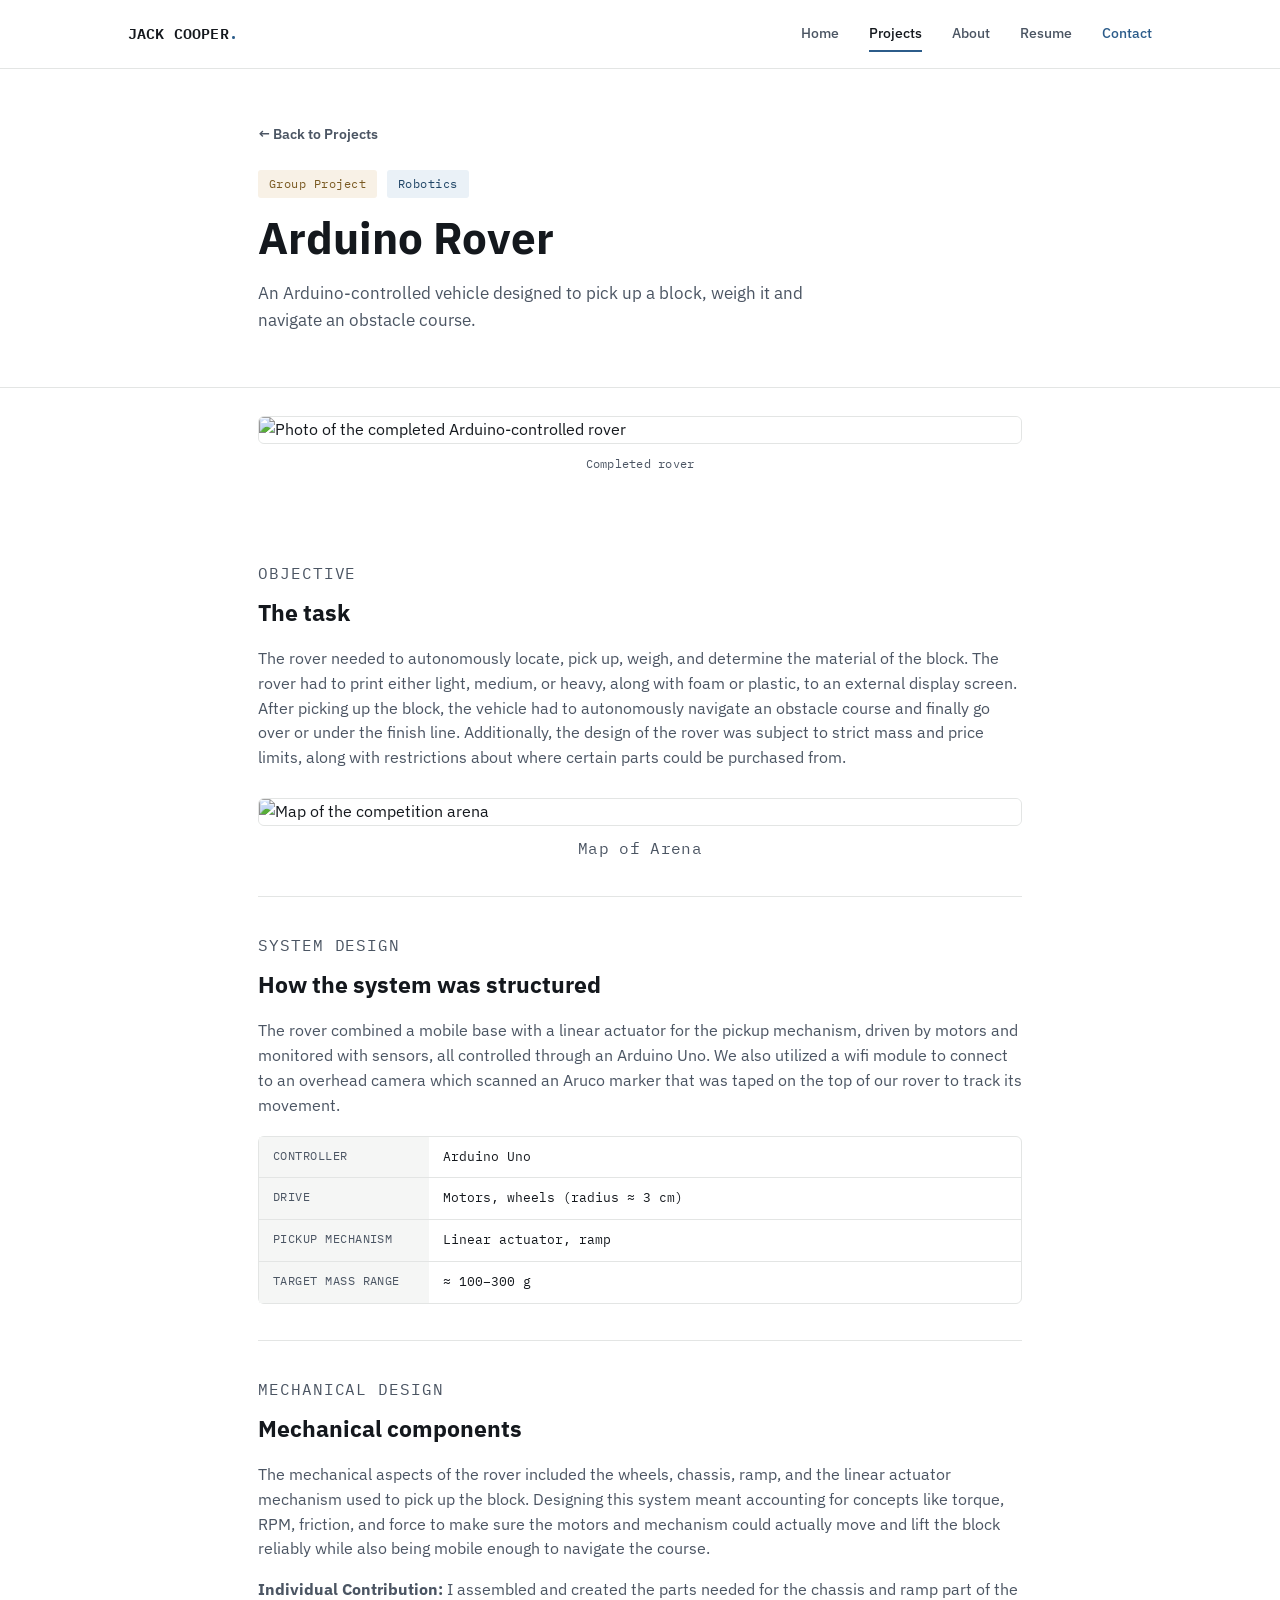
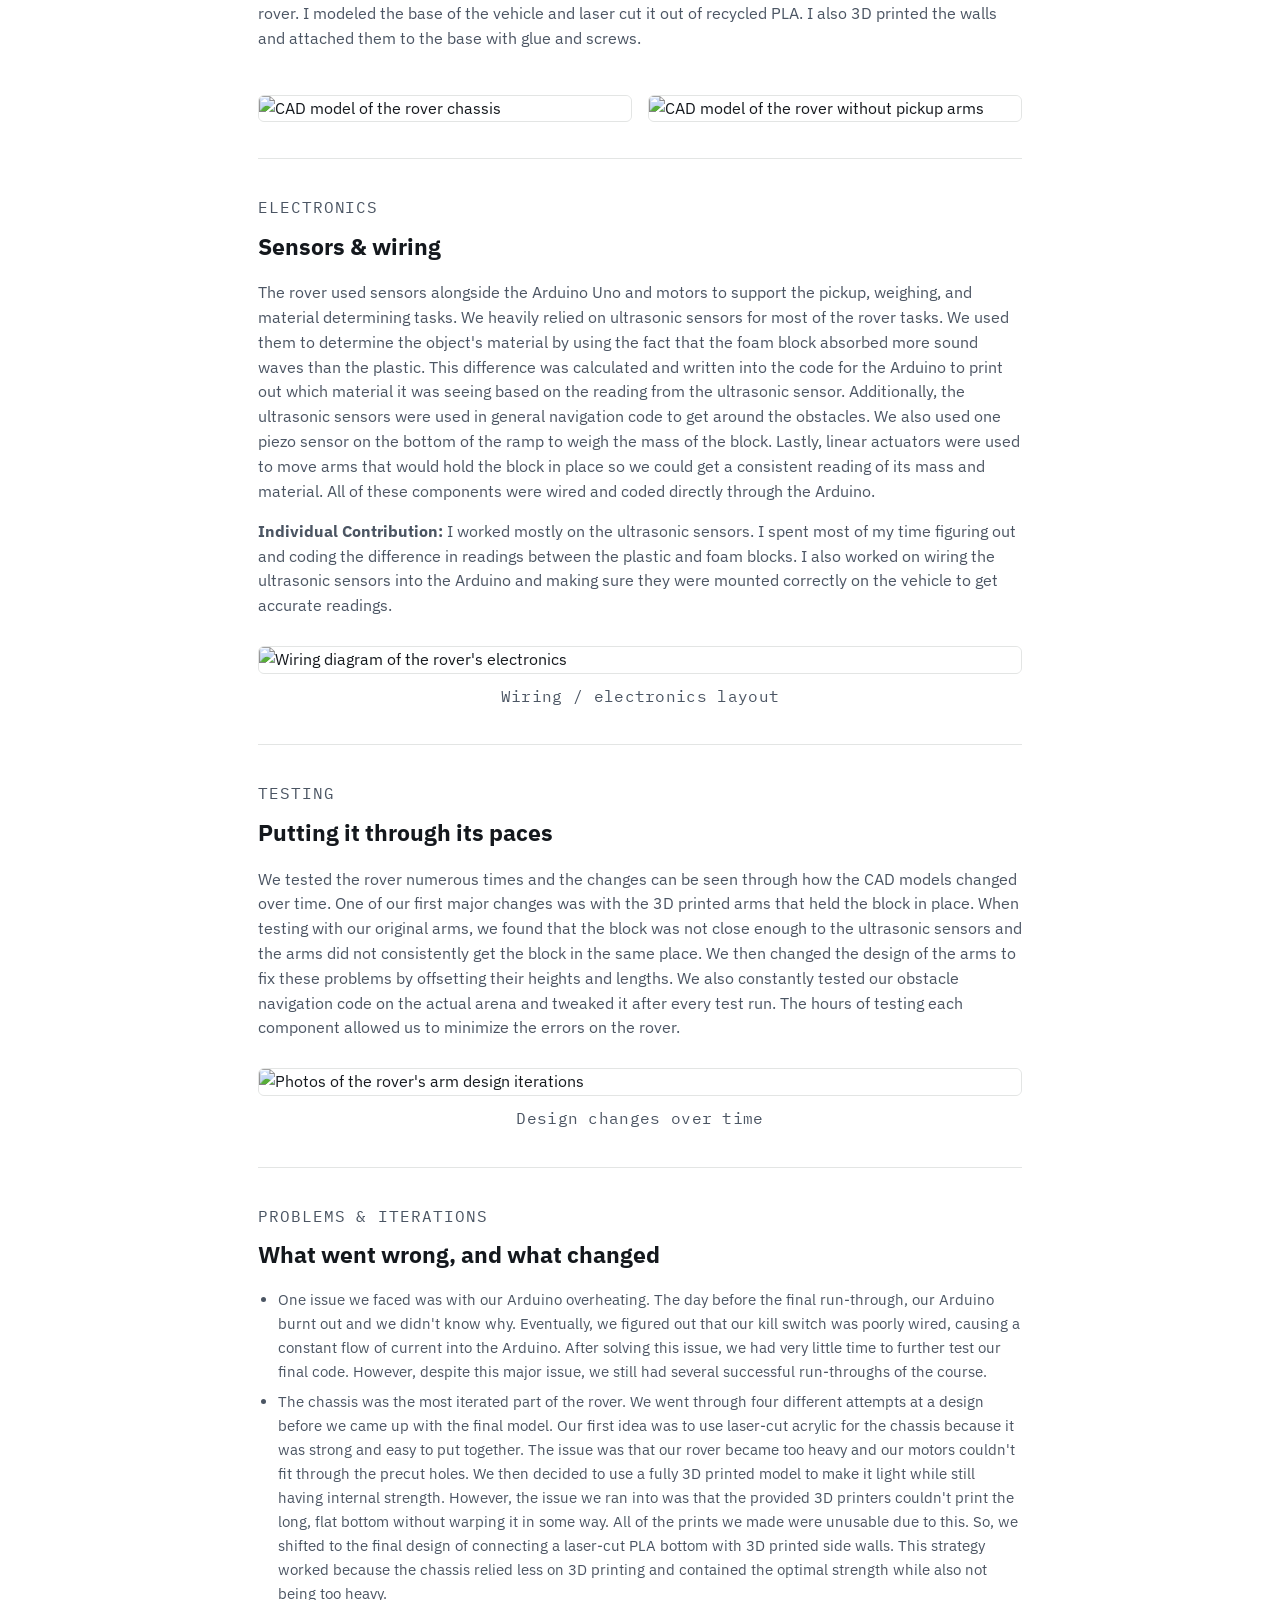
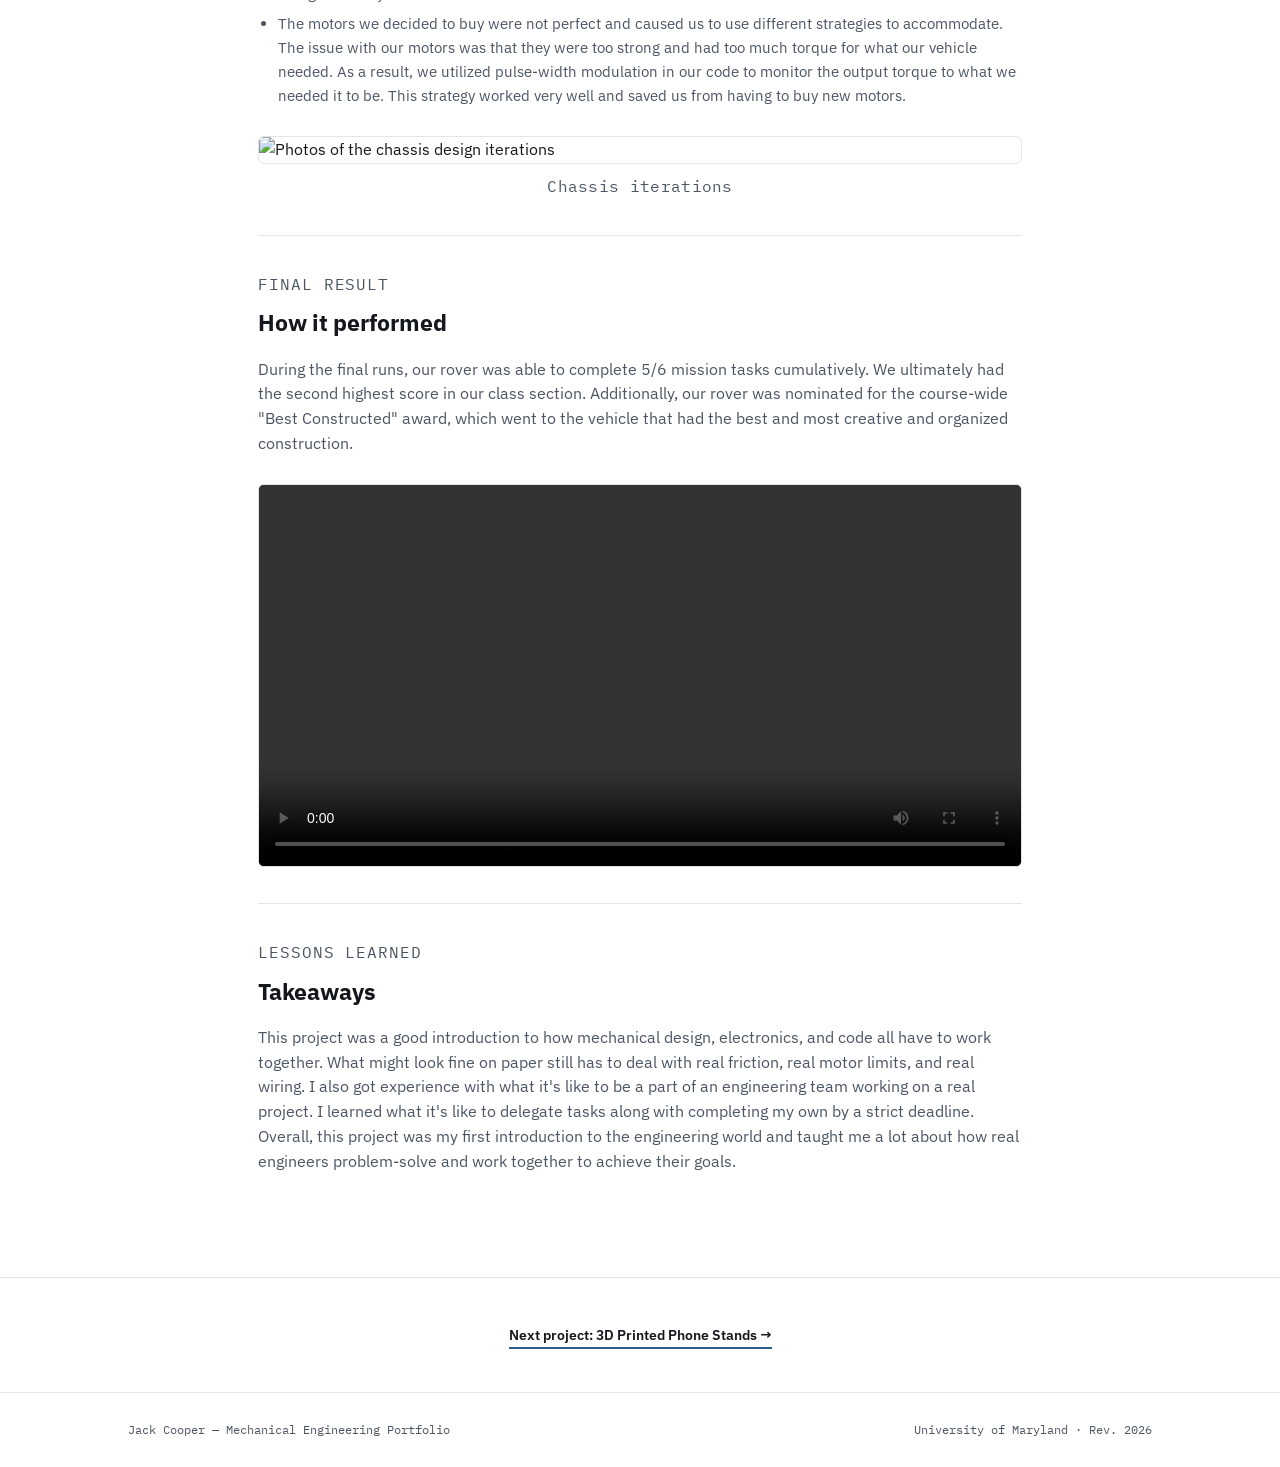
==== arduino-rover.html @ e02478e2 "new" ====
<!DOCTYPE html>
<html lang="en">
<head>
<meta charset="UTF-8">
<meta name="viewport" content="width=device-width, initial-scale=1.0">
<title>Arduino Rover — Jack Cooper</title>
<meta name="description" content="A group robotics project: an Arduino-controlled rover designed to pick up and weigh a block, built by Jack Cooper and team, University of Maryland.">
<link rel="stylesheet" href="styles.css">
</head>
<body>

<header class="site-header">
  <div class="nav-inner">
    <a href="index.html" class="brand">JACK COOPER<span class="dot">.</span></a>
    <button class="nav-toggle" aria-label="Toggle navigation">
      <span></span><span></span><span></span>
    </button>
    <nav class="primary-nav">
      <a href="index.html#home">Home</a>
      <a href="index.html#projects" class="active">Projects</a>
      <a href="index.html#about">About</a>
      <a href="index.html#resume">Resume</a>
      <a href="index.html#contact" class="nav-cta">Contact</a>
    </nav>
  </div>
</header>

<main>
  <section class="proj-hero">
    <div class="wrap-narrow">
      <a href="index.html#projects" class="back-link">← Back to Projects</a>
      <div class="proj-meta-row">
        <span class="proj-tag team">Group Project</span>
        <span class="proj-tag">Robotics</span>
      </div>
      <h1 class="proj-title">Arduino Rover</h1>
      <p class="proj-lede">An Arduino-controlled
        vehicle designed to pick up a block, weigh it and navigate an obstacle course.</p>
    </div>
  </section>

  <!-- Featured photo of the rover, shown large before the written sections -->
  <div class="wrap-narrow">
    <figure class="project-figure featured">
      <img class="project-image" src="images/Rover/Rover.png"
           alt="Photo of the completed Arduino-controlled rover">
    </figure>
    <p class="project-caption">Completed rover</p>
  </div>
  <div class="proj-body">
    <div class="proj-stage">
      <p class="stage-num">Objective</p>
      <h2>The task</h2>
      <p>The rover needed to autonomously locate, pick up, weigh, and determine
        the material of the block. The rover had to print either light, medium, or heavy,
        along with foam or plastic, to an external display screen. After picking up the block, the vehicle
        had to autonomously navigate an obstacle course and finally go over or under the finish
        line. Additionally, the design of the rover was subject to strict mass and price limits, along
        with restrictions about where certain parts could be purchased from.
      </p>
      <figure class="project-figure featured">
      <img class="project-image" src="images/Rover/Arena.PNG"
           alt="Map of the competition arena">
    </figure>
    <p class="project-caption">Map of Arena</p>
    </div>

    <div class="proj-stage">
      <p class="stage-num">System Design</p>
      <h2>How the system was structured</h2>
      <p>The rover combined a mobile base with a linear actuator for the
        pickup mechanism, driven by motors and monitored with sensors, all
        controlled through an Arduino Uno. We also utilized a wifi module to connect to
        an overhead camera which scanned an Aruco marker that was taped on the top
        of our rover to track its movement.</p>
      <div class="spec-mini">
        <div class="row"><div class="k">CONTROLLER</div><div class="v">Arduino Uno</div></div>
        <div class="row"><div class="k">DRIVE</div><div class="v">Motors, wheels (radius ≈ 3 cm)</div></div>
        <div class="row"><div class="k">PICKUP MECHANISM</div><div class="v">Linear actuator, ramp</div></div>
        <div class="row"><div class="k">TARGET MASS RANGE</div><div class="v">≈ 100–300 g</div></div>
      </div>
    </div>

    <div class="proj-stage">
      <p class="stage-num">Mechanical Design</p>
      <h2>Mechanical components</h2>
      <p>The mechanical aspects of the rover included the wheels, chassis, ramp, and
        the linear actuator mechanism used to pick up the block. Designing
        this system meant accounting for concepts like torque, RPM, friction,
        and force to make sure the motors and mechanism could actually move
        and lift the block reliably while also being mobile enough to navigate the course.</p>
      <p><strong>Individual Contribution:</strong> I assembled and created the parts needed
      for the chassis and ramp part of the rover. I modeled the base of the vehicle and 
    laser cut it out of recycled PLA. I also 3D printed the walls and attached them to the base 
     with glue and screws. </p>
      <div class="placeholder-grid">
    <figure class="project-figure featured">
      <img class="project-image" src="images/Rover/Rover-CAD.jpg"
           alt="CAD model of the rover chassis">
    </figure>
       <figure class="project-figure featured">
      <img class="project-image" src="images/Rover/Rover no arms.png"
           alt="CAD model of the rover without pickup arms">
    </figure>
      </div>
    </div>
    <div class="proj-stage">
      <p class="stage-num">Electronics</p>
      <h2>Sensors &amp; wiring</h2>
      <p>The rover used sensors alongside the Arduino Uno and motors to
        support the pickup, weighing, and material determining tasks. We heavily relied
        on ultrasonic sensors for most of the rover tasks. We used them to determine the 
      object's material by using the fact that the foam block absorbed more sound waves than the plastic. 
    This difference was calculated and written into the code for the Arduino to print out which
  material it was seeing based on the reading from the ultrasonic sensor. Additionally, the ultrasonic
sensors were used in general navigation code to get around the obstacles. We also used one piezo sensor
on the bottom of the ramp to weigh the mass of the block. Lastly, linear actuators were used to move
arms that would hold the block in place so we could get a consistent reading of its mass and material. 
All of these components were wired and coded directly through the Arduino. </p>
      <p><strong>Individual Contribution:</strong> I worked mostly on the ultrasonic sensors. I spent most
      of my time figuring out and coding the difference in readings between the plastic and 
    foam blocks. I also worked on wiring the ultrasonic sensors into the Arduino and making sure they were
  mounted correctly on the vehicle to get accurate readings.</p>
      <figure class="project-figure">
        <img class="project-image" src="images/Rover/Wiring.png"
             alt="Wiring diagram of the rover's electronics">
      </figure>
      <p class="project-caption">Wiring / electronics layout</p>
    </div>
    <div class="proj-stage">
      <p class="stage-num">Testing</p>
      <h2>Putting it through its paces</h2>
      <p>We tested the rover numerous times and the changes can be seen through
        how the CAD models changed over time. One of our first major changes was with the
        3D printed arms that held the block in place. When testing with our original arms, we
        found that the block was not close enough to the ultrasonic sensors and the arms did not
        consistently get the block in the same place. We then changed the design of the arms to fix
        these problems by offsetting their heights and lengths. We also constantly tested our obstacle
        navigation code on the actual arena and tweaked it after every test run. The hours of testing 
        each component allowed us to minimize the errors on the rover.
      </p>
     <figure class="project-figure">
        <img class="project-image" src="images/Rover/Iterations.png"
             alt="Photos of the rover's arm design iterations">
      </figure>
      <p class="project-caption">Design changes over time</p>
    </div>

    <div class="proj-stage">
      <p class="stage-num">Problems &amp; Iterations</p>
      <h2>What went wrong, and what changed</h2>
      <ul>
        <li>One issue we faced was with our Arduino overheating. The day before the
          final run-through, our Arduino burnt out and we didn't know why. Eventually, we figured out 
          that our kill switch was poorly wired, causing a constant flow of current into the 
          Arduino. After solving this issue, we had very little time to further test our final
          code. However, despite this major issue, we still had several successful run-throughs of the course.
        </li>
        <li>The chassis was the most iterated part of the rover. We went through four different
          attempts at a design before we came up with the final model. Our first idea was to use laser-cut acrylic
        for the chassis because it was strong and easy to put together. The issue was that our rover became
      too heavy and our motors couldn't fit through the precut holes. We then decided to use a fully 
    3D printed model to make it light while still having internal strength. However, the issue 
  we ran into was that the provided 3D printers couldn't print the long, flat bottom without warping it in some way.
All of the prints we made were unusable due to this. So, we shifted to the final design of connecting a laser-cut PLA bottom
with 3D printed side walls. This strategy worked because the chassis relied less on 3D printing and contained
the optimal strength while also not being too heavy.</li>
        <li>The motors we decided to buy were not perfect and caused us to use different strategies
          to accommodate. The issue with our motors was that they were too strong and had too much
          torque for what our vehicle needed. As a result, we utilized pulse-width modulation in our code 
          to monitor the output torque to what we needed it to be. This strategy worked very well
          and saved us from having to buy new motors.
        </li>
      </ul>
      <figure class="project-figure">
        <img class="project-image" src="images/Rover/Chassis.png"
             alt="Photos of the chassis design iterations">
      </figure>
      <p class="project-caption">Chassis iterations</p>
    </div>

    <div class="proj-stage">
      <p class="stage-num">Final Result</p>
      <h2>How it performed</h2>
      <p>During the final runs, our rover was able to complete 5/6 mission tasks cumulatively. We ultimately
        had the second highest score in our class section. Additionally, our rover was nominated 
        for the course-wide "Best Constructed" award, which went to the vehicle that had the best and
        most creative and organized construction.</p>

      <!--
        Video fix: the original tag was missing "controls" and a proper
        closing </video>, which is why it appeared but never played. This
        version adds controls, preload, and a typed <source> child. File
        path is unchanged.
        NOTE: this path uses a lowercase "rover" folder (images/rover/...)
        while the images above use a capital "Rover" folder
        (images/Rover/...). If the video still doesn't load once uploaded,
        double-check the actual folder name on disk — most web hosts are
        case-sensitive even though your local file browser may not be.
        Also note .mov files aren't reliably playable in all browsers; if it
        doesn't play after the markup fix, exporting a copy as .mp4 (H.264)
        is the most compatible option.
      -->
      <video class="project-video" controls preload="metadata">
        <source src="images/rover/Rover.mp4" type="video/mp4">
        Your browser does not support the video tag.
      </video>
    </div>

    <div class="proj-stage">
      <p class="stage-num">Lessons Learned</p>
      <h2>Takeaways</h2>
      <p>This project was a good introduction to how mechanical design,
        electronics, and code all have to work together. What might 
        look fine on paper still has to deal with real friction, real motor
        limits, and real wiring. I also got experience with what it's like to 
      be a part of an engineering team working on a real project. I learned what it's 
    like to delegate tasks along with completing my own by a strict deadline. Overall, this project 
  was my first introduction to the engineering world and taught me a lot about how real engineers problem-solve 
    and work together to achieve their goals.</p>
    </div>

  </div>

  <div class="next-project">
    <a href="phone-stands.html">Next project: 3D Printed Phone Stands →</a>
  </div>
</main>

<footer>
  <div class="wrap">
    <span>Jack Cooper — Mechanical Engineering Portfolio</span>
    <span>University of Maryland · Rev. 2026</span>
  </div>
</footer>

<script src="nav.js"></script>
<script src="lightbox.js"></script>
</body>
</html>
---- styles.css ----
@import url('https://fonts.googleapis.com/css2?family=IBM+Plex+Sans:wght@400;500;600;700&family=IBM+Plex+Mono:wght@400;500;600&display=swap');

:root{
  --bg:#FFFFFF;
  --bg-alt:#F5F6F5;
  --ink:#14181D;
  --ink-soft:#4B5563;
  --line:#E3E5E4;
  --blue:#2C5C8A;
  --blue-dark:#1F4566;
  --blue-tint:#EAF1F7;
  --amber:#B8863B;
  --amber-tint:#F8F1E6;
  --radius:3px;
}

*{box-sizing:border-box;}
html{scroll-behavior:smooth;}
body{
  margin:0;
  background:var(--bg);
  color:var(--ink);
  font-family:'IBM Plex Sans', sans-serif;
  line-height:1.6;
  -webkit-font-smoothing:antialiased;
}
img,svg{max-width:100%; display:block;}
a{color:inherit; text-decoration:none;}
a:focus-visible, button:focus-visible{outline:2px solid var(--blue); outline-offset:2px;}
.mono{font-family:'IBM Plex Mono', monospace;}

.wrap{max-width:1080px; margin:0 auto; padding:0 28px;}
.wrap-narrow{max-width:820px; margin:0 auto; padding:0 28px;}

/* ---------------- Nav ---------------- */
.site-header{
  position:sticky; top:0; z-index:50;
  background:rgba(255,255,255,0.92);
  backdrop-filter:blur(6px);
  border-bottom:1px solid var(--line);
}
.nav-inner{
  max-width:1080px; margin:0 auto; padding:16px 28px;
  display:flex; align-items:center; justify-content:space-between;
}
.brand{
  font-family:'IBM Plex Mono', monospace;
  font-weight:600; font-size:15px; letter-spacing:0.01em;
}
.brand .dot{color:var(--blue);}
nav.primary-nav{display:flex; align-items:center; gap:30px;}
nav.primary-nav a{
  font-size:14px; font-weight:500; color:var(--ink-soft);
  padding:6px 0; border-bottom:2px solid transparent;
  transition:color .15s, border-color .15s;
}
nav.primary-nav a:hover, nav.primary-nav a.active{color:var(--ink); border-color:var(--blue);}
.nav-cta{
  color:var(--blue) !important;
  font-weight:600;
}
.nav-cta:hover{color:var(--blue-dark) !important; border-color:var(--blue);}
.nav-toggle{display:none; background:none; border:none; cursor:pointer; padding:6px;}
.nav-toggle span{display:block; width:22px; height:2px; background:var(--ink); margin:4px 0;}
@media (max-width:820px){
  .nav-toggle{display:block;}
  nav.primary-nav{
    position:absolute; top:100%; left:0; right:0;
    background:var(--bg); border-bottom:1px solid var(--line);
    flex-direction:column; align-items:flex-start; gap:0;
    max-height:0; overflow:hidden; transition:max-height .25s ease;
  }
  nav.primary-nav.open{max-height:420px;}
  nav.primary-nav a{width:100%; padding:14px 28px; border-bottom:1px solid var(--line);}
}

/* ---------------- Hero ---------------- */
.hero{padding:76px 0 56px;}
.hero-grid{display:grid; grid-template-columns:1.1fr 0.9fr; gap:48px; align-items:center;}
@media (max-width:860px){.hero-grid{grid-template-columns:1fr;}}
.eyebrow{
  font-family:'IBM Plex Mono', monospace; font-size:13px; letter-spacing:0.06em;
  color:var(--blue); margin:0 0 16px; text-transform:uppercase;
}
h1.display{
  font-size:clamp(34px,5vw,52px); font-weight:700; line-height:1.1;
  letter-spacing:-0.01em; margin:0 0 18px; color:var(--ink);
}
.hero p.lede{font-size:18px; color:var(--ink-soft); max-width:52ch; margin:0 0 30px;}
.btn-row{display:flex; gap:14px; flex-wrap:wrap;}
.btn{
  display:inline-block; font-size:14px; font-weight:600; padding:12px 24px;
  border-radius:var(--radius); transition:transform .15s, background .15s, color .15s, border-color .15s;
}
.btn-primary{background:var(--ink); color:#fff;}
.btn-primary:hover{background:var(--blue);}
.btn-secondary{border:1.5px solid var(--line); color:var(--ink);}
.btn-secondary:hover{border-color:var(--blue); color:var(--blue);}

.hero-photo{
  width:100%;
  max-width:320px;
  height:auto;
  border-radius:10px;
  object-fit:cover;
  margin:0 auto;
  display:block;
}
@media (max-width:860px){.hero-photo{max-width:220px;}}

/* interests strip */
.interests{padding:8px 0 56px;}
.interest-grid{
  display:grid; grid-template-columns:repeat(5,1fr); gap:14px;
}
@media (max-width:860px){.interest-grid{grid-template-columns:repeat(2,1fr);}}
@media (max-width:480px){.interest-grid{grid-template-columns:1fr;}}
.interest-item{
  border:1px solid var(--line); border-radius:var(--radius);
  padding:18px 16px; text-align:left; background:var(--bg);
}
.interest-item .ic{color:var(--blue); margin-bottom:10px;}
.interest-item h4{margin:0 0 4px; font-size:14.5px; font-weight:600;}
.interest-item p{margin:0; font-size:12.5px; color:var(--ink-soft);}

/* ---------------- Sections ---------------- */
section{padding:64px 0;}
.section-alt{background:var(--bg-alt);}
.section-head{margin-bottom:36px; max-width:640px;}
.section-eyebrow{
  font-family:'IBM Plex Mono', monospace; font-size:12px; letter-spacing:0.08em;
  color:var(--blue); text-transform:uppercase; margin:0 0 10px;
}
h2.section-title{font-size:clamp(26px,3.4vw,34px); font-weight:700; margin:0 0 10px;}
.section-sub{color:var(--ink-soft); margin:0; font-size:15.5px;}

/* ---------------- Project cards ---------------- */
.project-grid{display:grid; grid-template-columns:1fr; gap:22px;}
.project-card{
  border:1px solid var(--line); border-radius:6px; overflow:hidden;
  display:grid; grid-template-columns:0.9fr 1.1fr; background:var(--bg);
  transition:transform .18s ease, box-shadow .18s ease, border-color .18s ease;
}
.project-card:hover{transform:translateY(-3px); box-shadow:0 10px 28px rgba(20,24,29,0.08); border-color:#d3d8dc;}
@media (max-width:760px){.project-card{grid-template-columns:1fr;}}
.project-card.compact{grid-template-columns:0.7fr 1.3fr;}
@media (max-width:760px){.project-card.compact{grid-template-columns:1fr;}}
.card-media{
  background:var(--bg-alt); display:flex; align-items:center; justify-content:center;
  min-height:200px; border-right:1px solid var(--line); padding:20px;
}
@media (max-width:760px){.card-media{border-right:none; border-bottom:1px solid var(--line);}}
.card-body{padding:28px;}
.card-tag{
  font-family:'IBM Plex Mono', monospace; font-size:11.5px; letter-spacing:0.06em;
  color:var(--blue); text-transform:uppercase; margin:0 0 10px;
}
.card-body h3{font-size:22px; font-weight:700; margin:0 0 10px;}
.card-body p{color:var(--ink-soft); font-size:14.5px; margin:0 0 16px;}
.tag-row{display:flex; flex-wrap:wrap; gap:8px; margin:0 0 18px;}
.tag{
  font-family:'IBM Plex Mono', monospace; font-size:11px; letter-spacing:0.03em;
  background:var(--blue-tint); color:var(--blue-dark); padding:5px 10px; border-radius:3px;
}
.card-link{
  font-size:13.5px; font-weight:600; color:var(--ink); border-bottom:2px solid var(--blue);
  padding-bottom:2px;
}

/* two-up image grid (e.g. CAD renders without paired drawings) */
.placeholder-grid{display:grid; grid-template-columns:1fr 1fr; gap:16px;}
@media (max-width:600px){.placeholder-grid{grid-template-columns:1fr;}}

/* ---------------- Skills ---------------- */
.skills-grid{display:grid; grid-template-columns:repeat(4,1fr); gap:20px;}
@media (max-width:860px){.skills-grid{grid-template-columns:repeat(2,1fr);}}
@media (max-width:480px){.skills-grid{grid-template-columns:1fr;}}
.skill-cat{border:1px solid var(--line); border-radius:6px; padding:22px; background:var(--bg);}
.skill-cat h4{
  font-family:'IBM Plex Mono', monospace; font-size:12px; letter-spacing:0.06em;
  text-transform:uppercase; color:var(--blue); margin:0 0 14px;
}
.skill-cat ul{list-style:none; margin:0; padding:0;}
.skill-cat li{
  font-size:14.5px; padding:7px 0; border-bottom:1px solid var(--line); color:var(--ink);
}
.skill-cat li:last-child{border-bottom:none;}
.cert-note{
  margin-top:26px; display:inline-flex; align-items:center; gap:10px;
  background:var(--amber-tint); border:1px solid #E9D9B8; border-radius:var(--radius);
  padding:10px 16px; font-size:13.5px; color:#7A5A22;
}

/* ---------------- About ---------------- */
.about-grid{display:grid; grid-template-columns:1.3fr 1fr; gap:48px; align-items:start;}
@media (max-width:820px){.about-grid{grid-template-columns:1fr;}}
.about-grid p{color:var(--ink-soft); font-size:15.5px;}
.fact-list{border:1px solid var(--line); border-radius:6px; overflow:hidden;}
.fact-row{display:grid; grid-template-columns:120px 1fr; border-bottom:1px solid var(--line); font-size:13.5px;}
.fact-row:last-child{border-bottom:none;}
.fact-key{
  font-family:'IBM Plex Mono', monospace; font-size:11px; letter-spacing:0.05em;
  color:var(--ink-soft); padding:12px 14px; background:var(--bg-alt); text-transform:uppercase;
}
.fact-val{padding:12px 14px; font-weight:500;}

/* ---------------- Resume ---------------- */
.resume-box{
  border:1px solid var(--line); border-radius:8px; padding:28px 32px;
  display:flex; flex-wrap:wrap; align-items:center; justify-content:space-between; gap:24px;
  background:var(--bg);
}
.resume-box .rtext h3{margin:0 0 8px; font-size:20px;}
.resume-box .rtext p{margin:0; color:var(--ink-soft); font-size:14.5px; max-width:44ch;}
.resume-box .rbtns{display:flex; gap:12px; flex-wrap:wrap;}

/* ---------------- Contact ---------------- */
.contact-grid{display:grid; grid-template-columns:repeat(2,1fr); gap:18px; max-width:640px;}
@media (max-width:600px){.contact-grid{grid-template-columns:1fr;}}
.contact-card{
  border:1px solid var(--line); border-radius:6px; padding:22px; background:var(--bg);
  transition:border-color .15s, transform .15s;
}
.contact-card:hover{border-color:var(--blue); transform:translateY(-2px);}
.contact-card .clabel{
  font-family:'IBM Plex Mono', monospace; font-size:11px; letter-spacing:0.06em;
  color:var(--ink-soft); text-transform:uppercase; margin:0 0 8px;
}
.contact-card .cval{font-size:15px; font-weight:600;}

/* ---------------- Footer ---------------- */
footer{border-top:1px solid var(--line); padding:28px 0;}
footer .wrap{
  display:flex; justify-content:space-between; align-items:center; flex-wrap:wrap; gap:10px;
  font-family:'IBM Plex Mono', monospace; font-size:11.5px; color:var(--ink-soft);
}

/* ---------------- Project detail page ---------------- */
.proj-hero{padding:52px 0 36px; border-bottom:1px solid var(--line);}
.back-link{
  display:inline-flex; align-items:center; gap:6px; font-size:13.5px; font-weight:600;
  color:var(--ink-soft); margin-bottom:24px;
}
.back-link:hover{color:var(--blue);}
.proj-meta-row{display:flex; gap:10px; flex-wrap:wrap; margin-bottom:16px;}
.proj-tag{
  font-family:'IBM Plex Mono', monospace; font-size:11.5px; letter-spacing:0.04em;
  background:var(--blue-tint); color:var(--blue-dark); padding:5px 11px; border-radius:3px;
}
.proj-tag.team{background:var(--amber-tint); color:#7A5A22;}
h1.proj-title{font-size:clamp(30px,5vw,44px); font-weight:700; margin:0 0 16px; line-height:1.1;}
.proj-lede{font-size:17px; color:var(--ink-soft); max-width:60ch;}

.proj-body{max-width:820px; margin:0 auto; padding:52px 28px;}
.proj-stage{padding:36px 0; border-bottom:1px solid var(--line);}
.proj-stage:last-child{border-bottom:none;}
.stage-num{
  font-family:'IBM Plex Mono', monospace; font-size:12px; color:var(--blue);
  letter-spacing:0.06em; text-transform:uppercase; margin:0 0 8px;
}
.proj-stage h2{font-size:23px; font-weight:700; margin:0 0 14px;}
.proj-stage p{color:var(--ink-soft); font-size:15.5px;}
.proj-stage ul{padding-left:20px; color:var(--ink-soft); font-size:15px;}
.proj-stage li{margin-bottom:6px;}
.spec-mini{
  border:1px solid var(--line); border-radius:6px; margin-top:18px; font-family:'IBM Plex Mono', monospace; font-size:13px;
}
.spec-mini .row{display:grid; grid-template-columns:170px 1fr; border-bottom:1px solid var(--line);}
.spec-mini .row:last-child{border-bottom:none;}
.spec-mini .k{padding:10px 14px; color:var(--ink-soft); background:var(--bg-alt); font-size:11.5px; letter-spacing:0.04em;}
.spec-mini .v{padding:10px 14px;}

.next-project{
  border-top:1px solid var(--line); padding:44px 0; text-align:center;
}
.next-project a{
  font-size:14px; font-weight:600; color:var(--ink); border-bottom:2px solid var(--blue); padding-bottom:3px;
}

/* =====================================================================
   PROJECT MEDIA SYSTEM
   Reusable classes for displaying real project photos, CAD renders,
   engineering drawings, and video across all project pages.

   - .project-figure   → bordered/background frame around a single image
   - .project-image    → the <img> itself (never stretches/distorts;
                          letterboxes inside its frame via object-fit)
   - .project-caption  → small caption label under an image
   - .project-gallery  → 2-up grid for paired images (e.g. CAD + drawing)
   - .gallery-label     → small heading above a paired gallery group
   - .project-video    → styling for the HTML5 <video> element
   - .card-image        → sizing for homepage project-card thumbnails

   HOW TO ADD A NEW PROJECT IMAGE:
   <figure class="project-figure">
     <img class="project-image" src="images/yourfolder/yourfile.png"
          alt="Describe what the image shows">
     <figcaption class="project-caption">Short caption</figcaption>
   </figure>
   That's it — the image will size itself correctly whether it's wide,
   tall, a photo, or a technical drawing.
   ===================================================================== */

.project-figure{
  margin:28px 0 0;
  border:1px solid var(--line);
  border-radius:6px;
  overflow:hidden;
  background:var(--bg-alt);
  display:flex;
  align-items:center;
  justify-content:center;
}
.project-image{
  width:100%;
  height:auto;
  max-height:560px;
  object-fit:contain; /* shows the whole image, never crops or stretches */
  display:block;
  background:#fff;    /* keeps white-background CAD renders visible */
  cursor:zoom-in;
  transition:opacity .15s ease;
}
.project-image:hover,
.project-image:focus-visible{opacity:.94;}
.project-image:focus-visible{outline:2px solid var(--blue); outline-offset:-2px;}

.project-caption{
  font-family:'IBM Plex Mono', monospace;
  font-size:12px;
  color:var(--ink-soft);
  text-align:center;
  margin:10px 0 0;
  letter-spacing:.02em;
}

/* Featured / hero-level image — used once per page for the primary shot */
.project-figure.featured .project-image{max-height:640px;}

/* Paired / grouped galleries (CAD model + engineering drawing, etc.) */
.project-gallery{
  display:grid;
  grid-template-columns:1fr 1fr;
  gap:16px;
  margin-top:16px;
}
.project-gallery .project-figure{margin-top:0;}
.project-gallery .project-image{max-height:260px;}
@media (max-width:600px){
  .project-gallery{grid-template-columns:1fr;}
}

.engineering-gallery{margin-top:28px;}
.engineering-gallery + .engineering-gallery{margin-top:32px;}
.gallery-label{
  font-family:'IBM Plex Mono', monospace;
  font-size:11.5px;
  letter-spacing:.08em;
  text-transform:uppercase;
  color:var(--blue);
  margin:0 0 10px;
}

/* Video */
.project-video{
  width:100%;
  display:block;
  margin:28px 0 0;
  border:1px solid var(--line);
  border-radius:6px;
  background:#0b0d10;
}
.video-note{
  font-family:'IBM Plex Mono', monospace;
  font-size:12px;
  color:var(--ink-soft);
  margin:10px 0 0;
}

/* Homepage project-card thumbnails */
.card-image{
  width:100%;
  max-height:220px;
  object-fit:contain;
  background:var(--bg-alt);
}

/* =====================================================================
   LIGHTBOX
   Click any .project-image to view it larger. See lightbox.js.
   ===================================================================== */
.lightbox-overlay{
  position:fixed; inset:0;
  background:rgba(15,17,20,0.92);
  display:flex; align-items:center; justify-content:center;
  padding:32px;
  z-index:1000;
  opacity:0; visibility:hidden;
  transition:opacity .18s ease;
}
.lightbox-overlay.open{opacity:1; visibility:visible;}
.lightbox-content{
  max-width:92vw;
  max-height:88vh;
  object-fit:contain;
  border-radius:6px;
  box-shadow:0 20px 60px rgba(0,0,0,0.5);
  background:#fff;
}
.lightbox-close{
  position:fixed; top:18px; right:20px;
  width:42px; height:42px;
  border-radius:50%; border:none;
  background:rgba(255,255,255,0.12);
  color:#fff; font-size:26px; line-height:1;
  cursor:pointer;
  display:flex; align-items:center; justify-content:center;
  transition:background .15s;
}
.lightbox-close:hover{background:rgba(255,255,255,0.24);}
@media (max-width:600px){
  .lightbox-overlay{padding:16px;}
  .lightbox-close{top:10px; right:12px; width:38px; height:38px;}
}
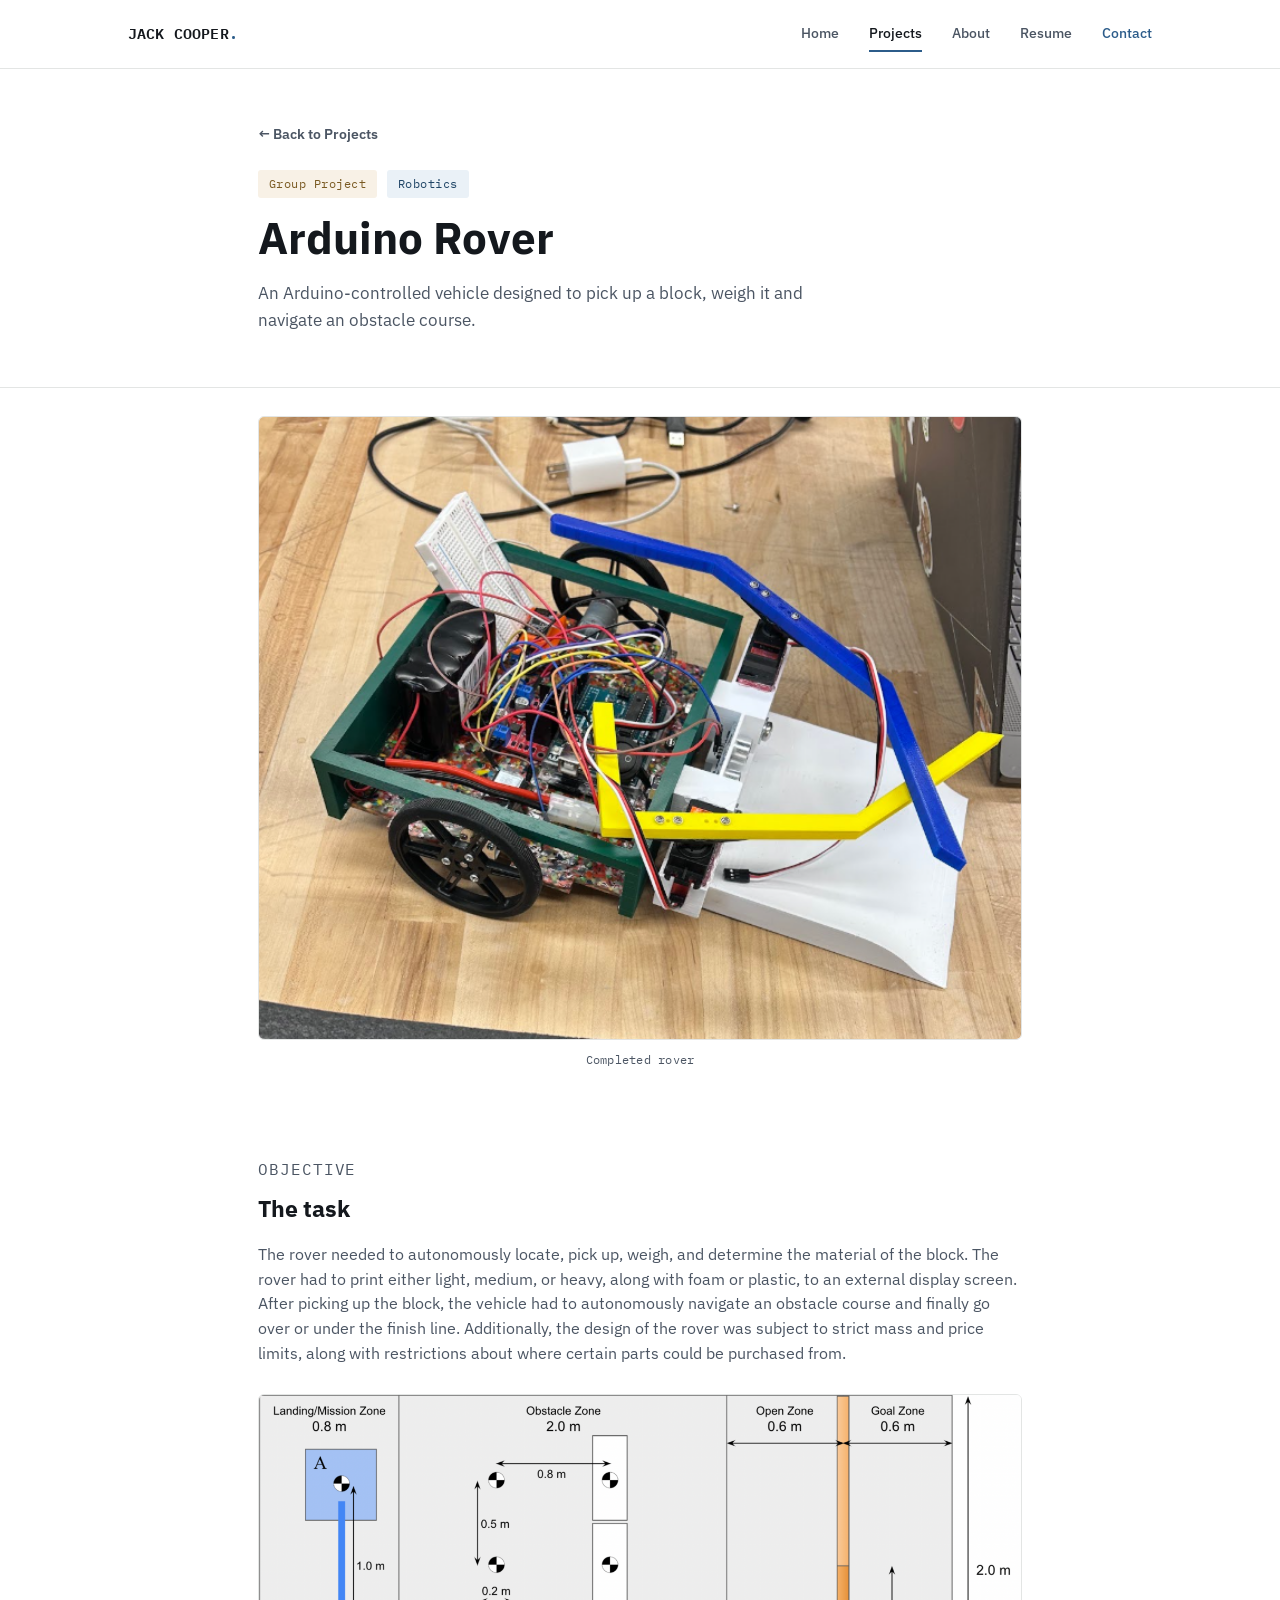
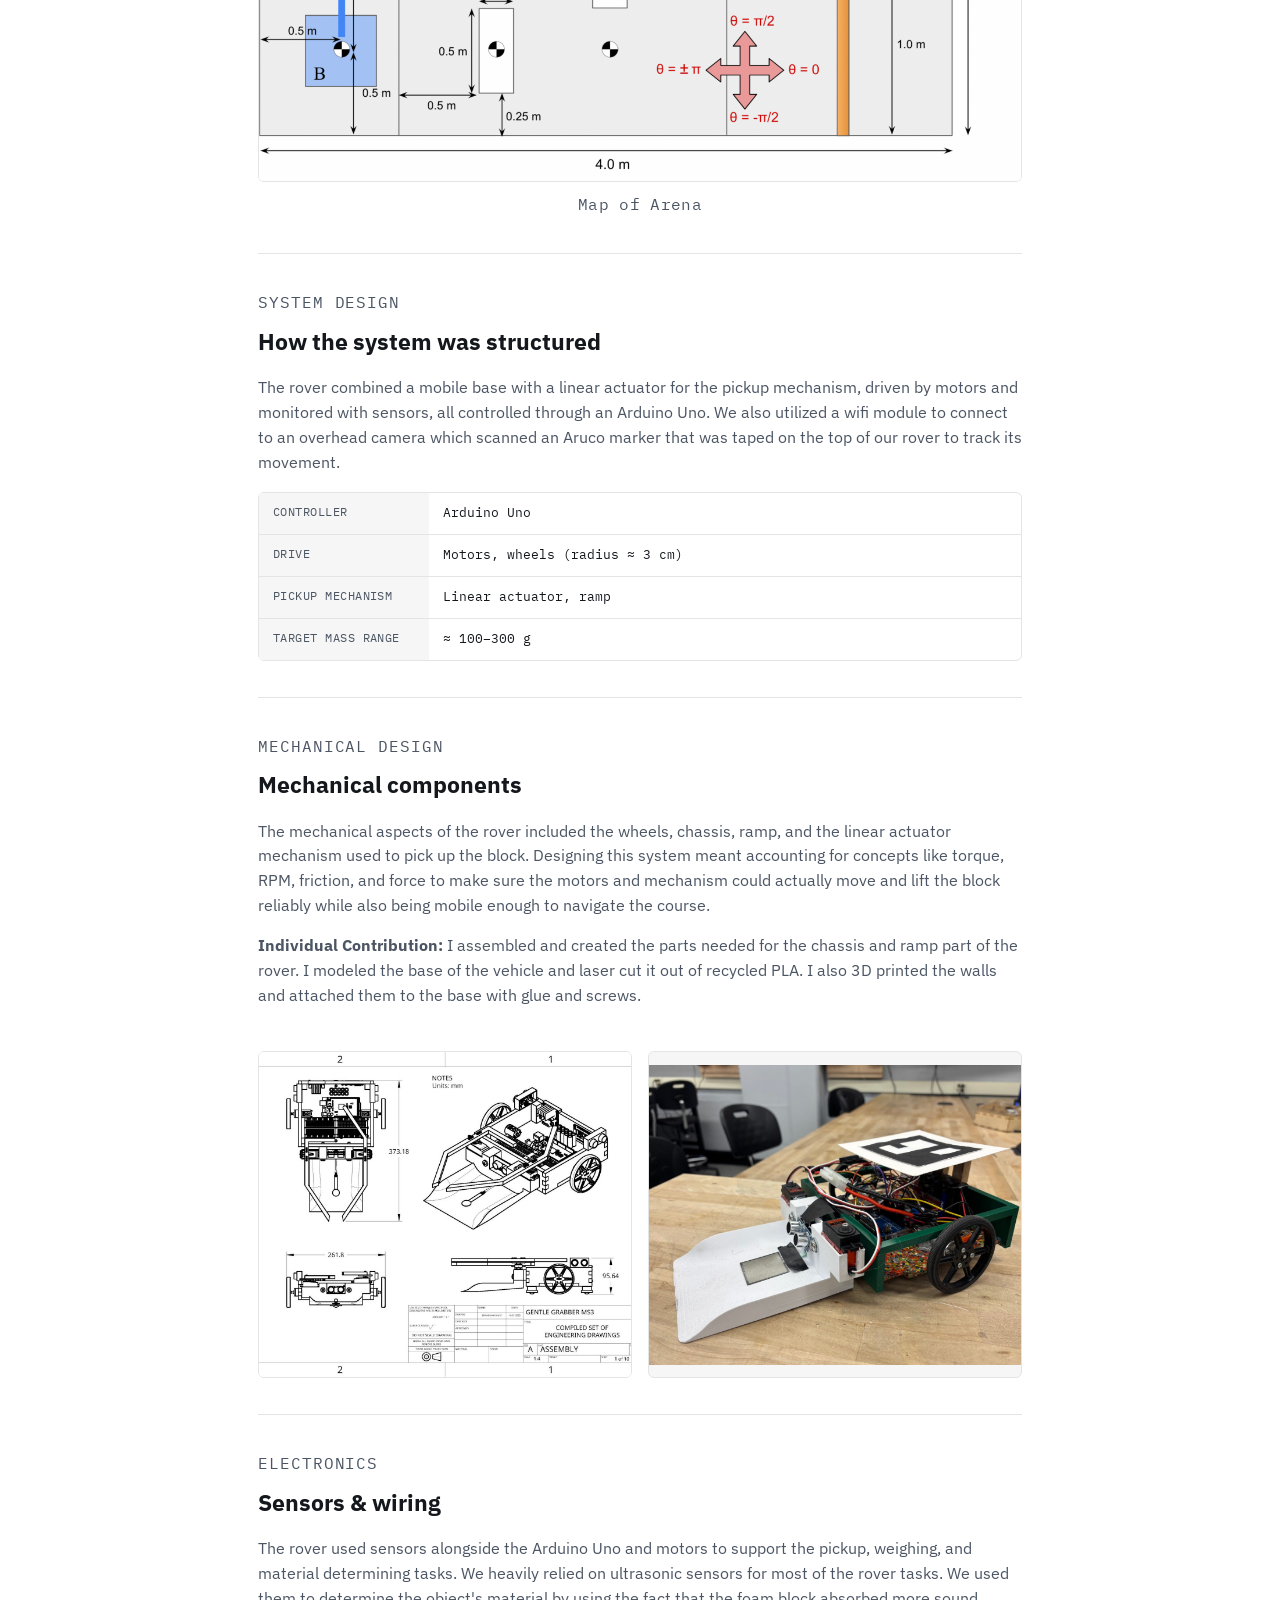
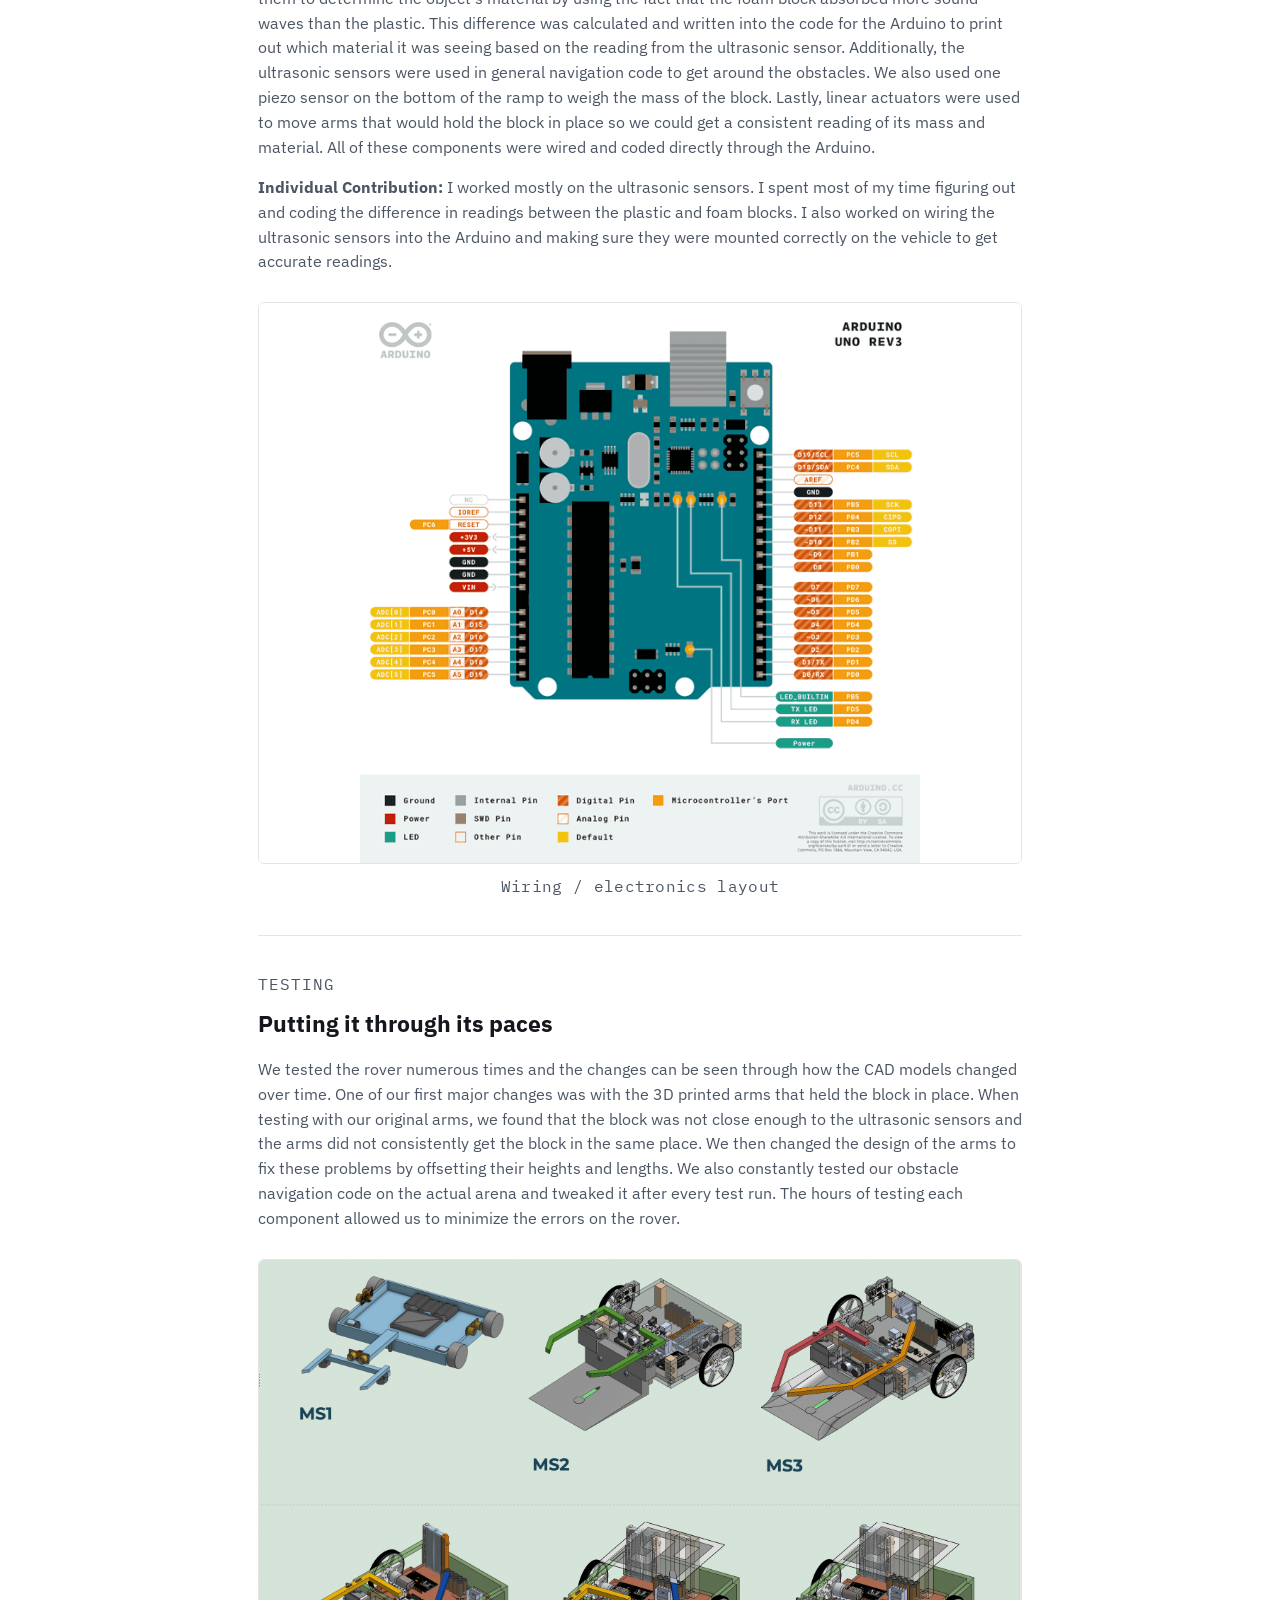
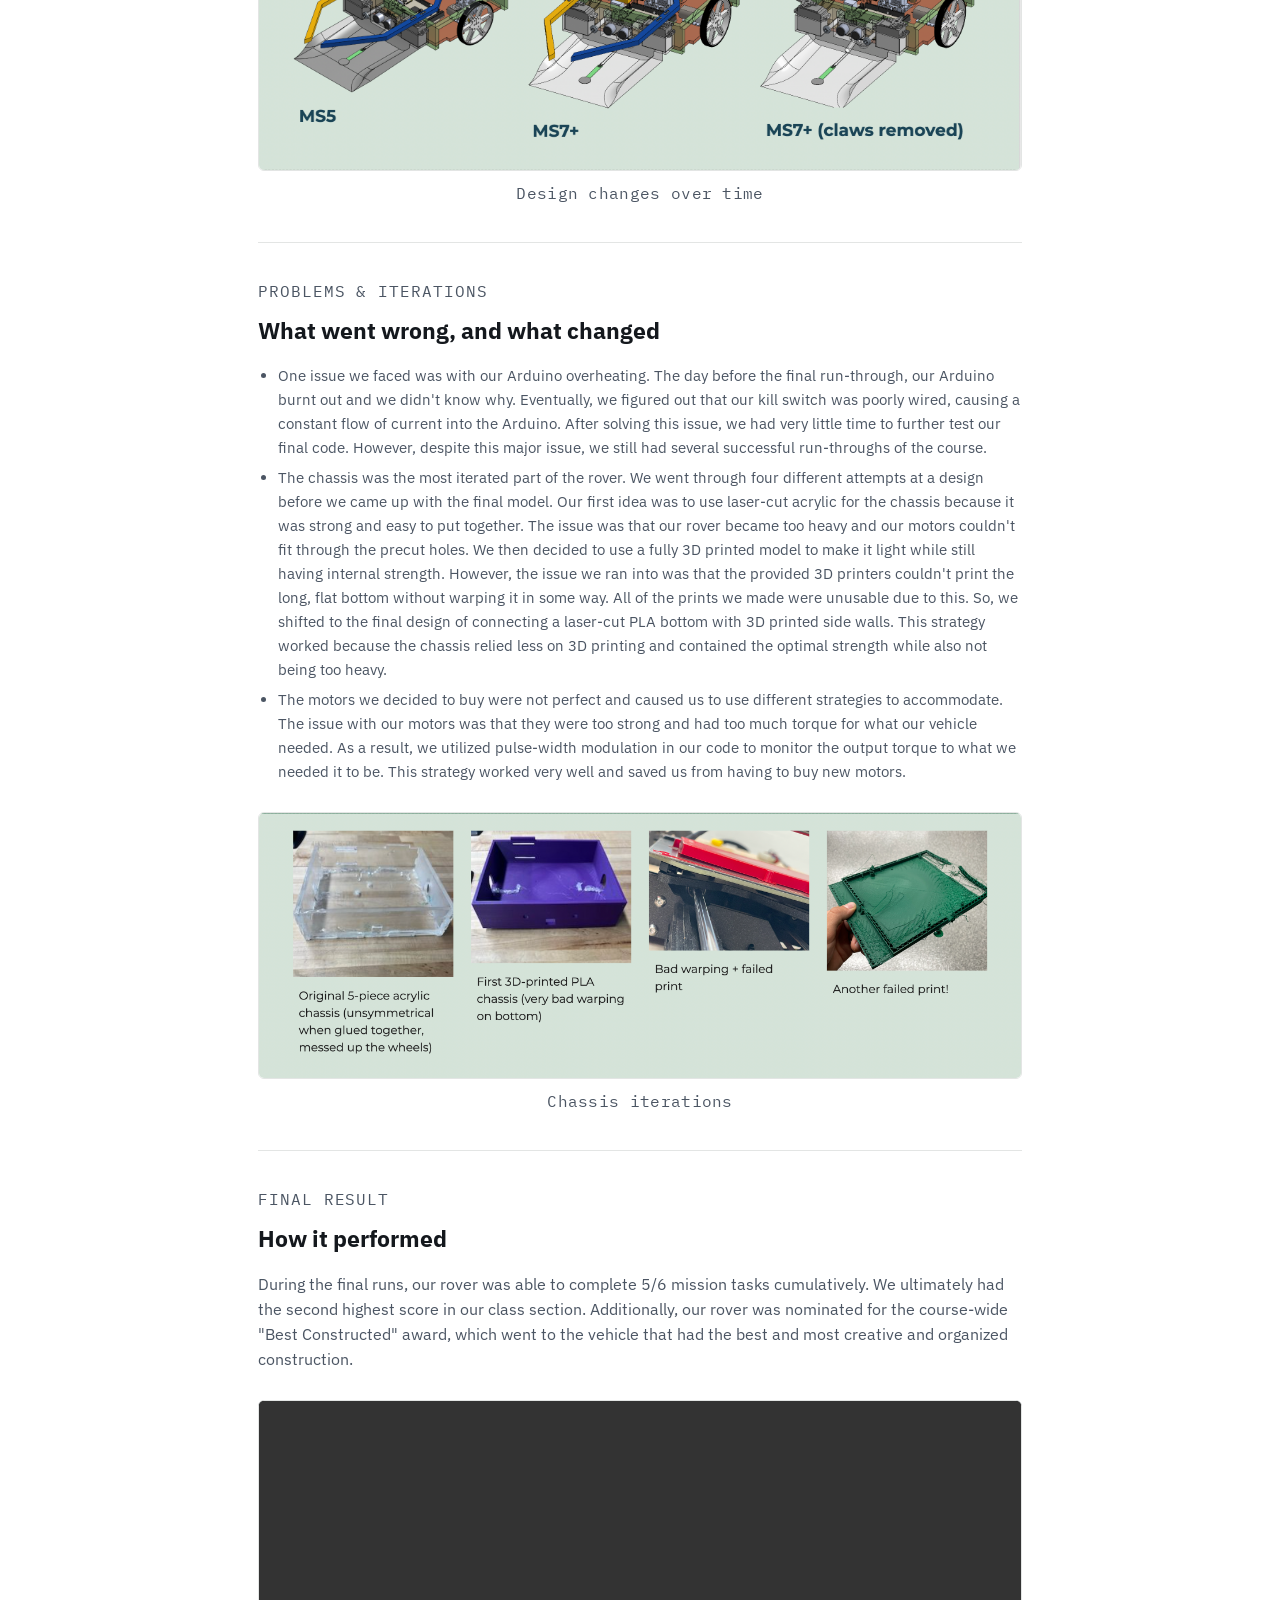
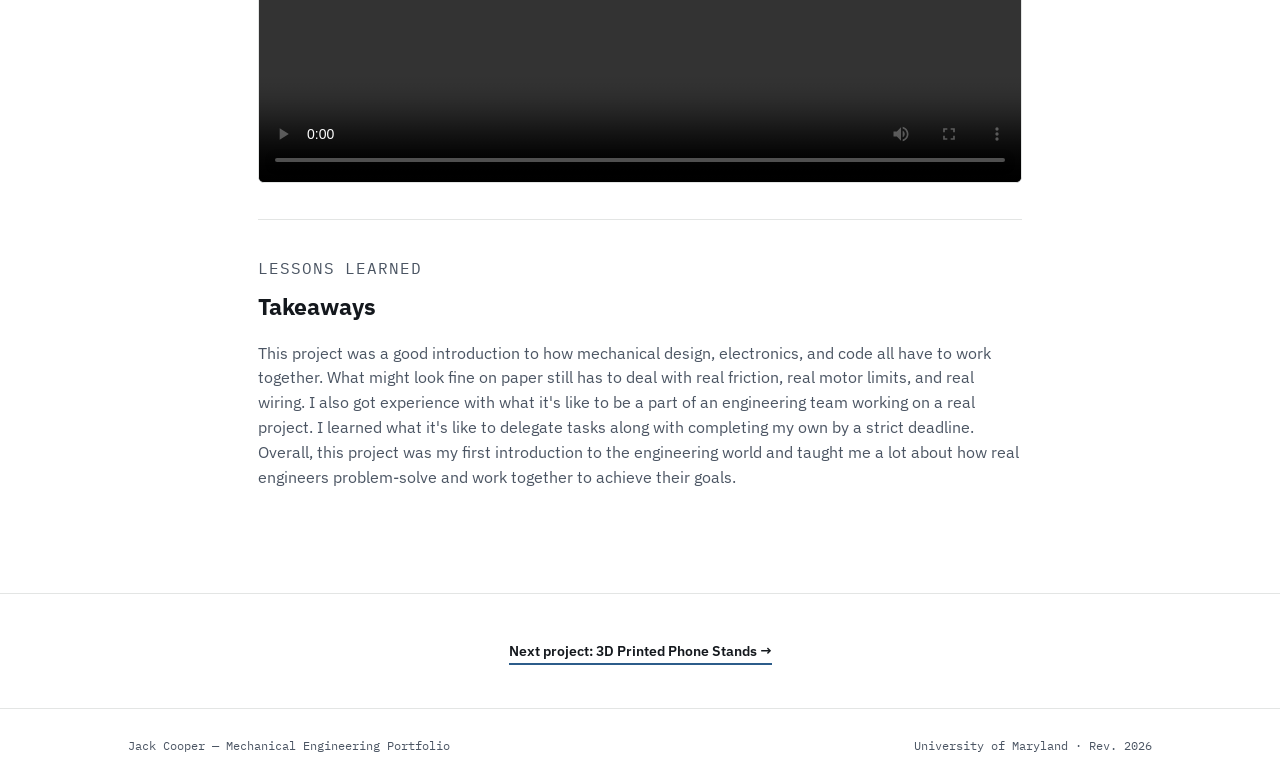
==== commit 2da85d7c: "We" ====
--- a/arduino-rover.html
+++ b/arduino-rover.html
@@ -42,7 +42,7 @@
   <!-- Featured photo of the rover, shown large before the written sections -->
   <div class="wrap-narrow">
     <figure class="project-figure featured">
-      <img class="project-image" src="images/Rover/Rover.png"
+      <img class="project-image" src="images/rover/Rover.png"
            alt="Photo of the completed Arduino-controlled rover">
     </figure>
     <p class="project-caption">Completed rover</p>
@@ -59,7 +59,7 @@
         with restrictions about where certain parts could be purchased from.
       </p>
       <figure class="project-figure featured">
-      <img class="project-image" src="images/Rover/Arena.PNG"
+      <img class="project-image" src="images/rover/Arena.PNG"
            alt="Map of the competition arena">
     </figure>
     <p class="project-caption">Map of Arena</p>
@@ -95,11 +95,11 @@
      with glue and screws. </p>
       <div class="placeholder-grid">
     <figure class="project-figure featured">
-      <img class="project-image" src="images/Rover/Rover-CAD.jpg"
+      <img class="project-image" src="images/rover/Rover-CAD.jpg"
            alt="CAD model of the rover chassis">
     </figure>
        <figure class="project-figure featured">
-      <img class="project-image" src="images/Rover/Rover no arms.png"
+      <img class="project-image" src="images/rover/Rover no arms.png"
            alt="CAD model of the rover without pickup arms">
     </figure>
       </div>
@@ -122,7 +122,7 @@
     foam blocks. I also worked on wiring the ultrasonic sensors into the Arduino and making sure they were
   mounted correctly on the vehicle to get accurate readings.</p>
       <figure class="project-figure">
-        <img class="project-image" src="images/Rover/Wiring.png"
+        <img class="project-image" src="images/rover/Wiring.png"
              alt="Wiring diagram of the rover's electronics">
       </figure>
       <p class="project-caption">Wiring / electronics layout</p>
@@ -140,7 +140,7 @@
         each component allowed us to minimize the errors on the rover.
       </p>
      <figure class="project-figure">
-        <img class="project-image" src="images/Rover/Iterations.png"
+        <img class="project-image" src="images/rover/Iterations.png"
              alt="Photos of the rover's arm design iterations">
       </figure>
       <p class="project-caption">Design changes over time</p>
@@ -173,7 +173,7 @@
         </li>
       </ul>
       <figure class="project-figure">
-        <img class="project-image" src="images/Rover/Chassis.png"
+        <img class="project-image" src="images/rover/Chassis.png"
              alt="Photos of the chassis design iterations">
       </figure>
       <p class="project-caption">Chassis iterations</p>
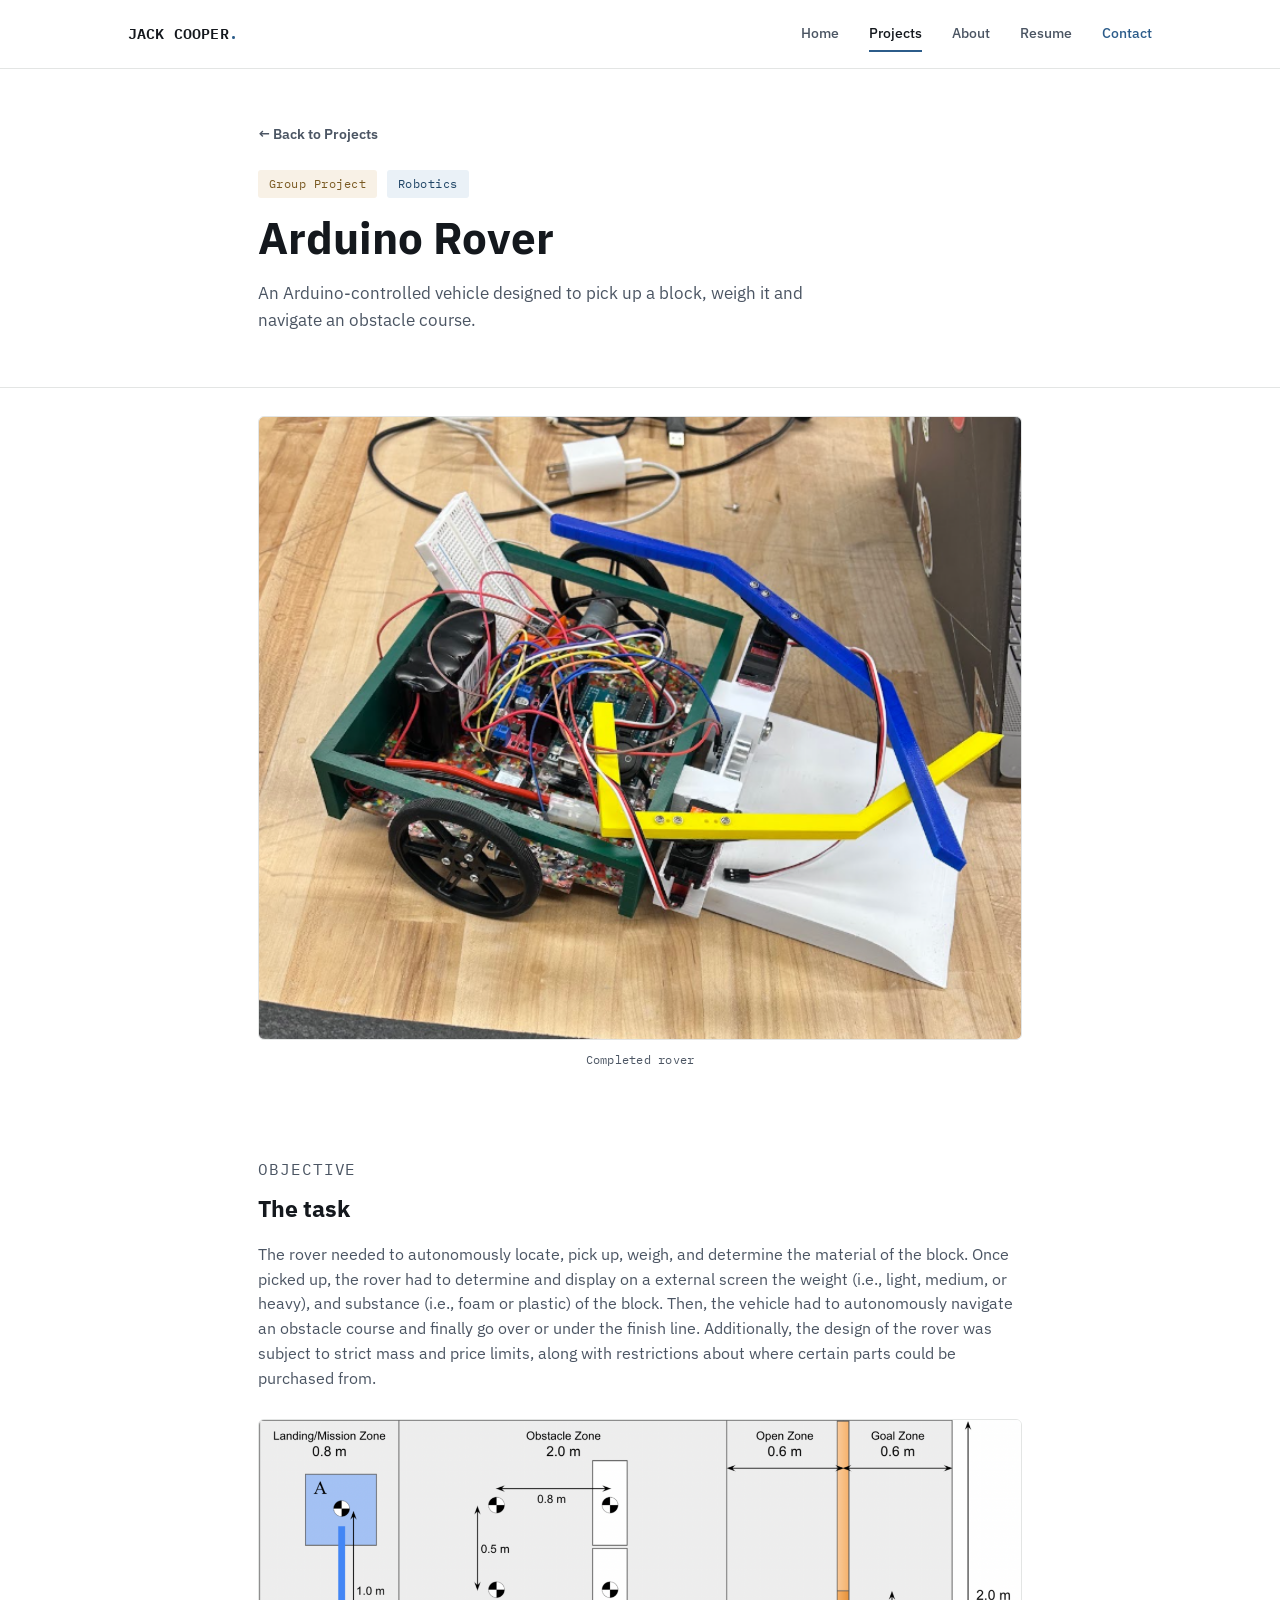
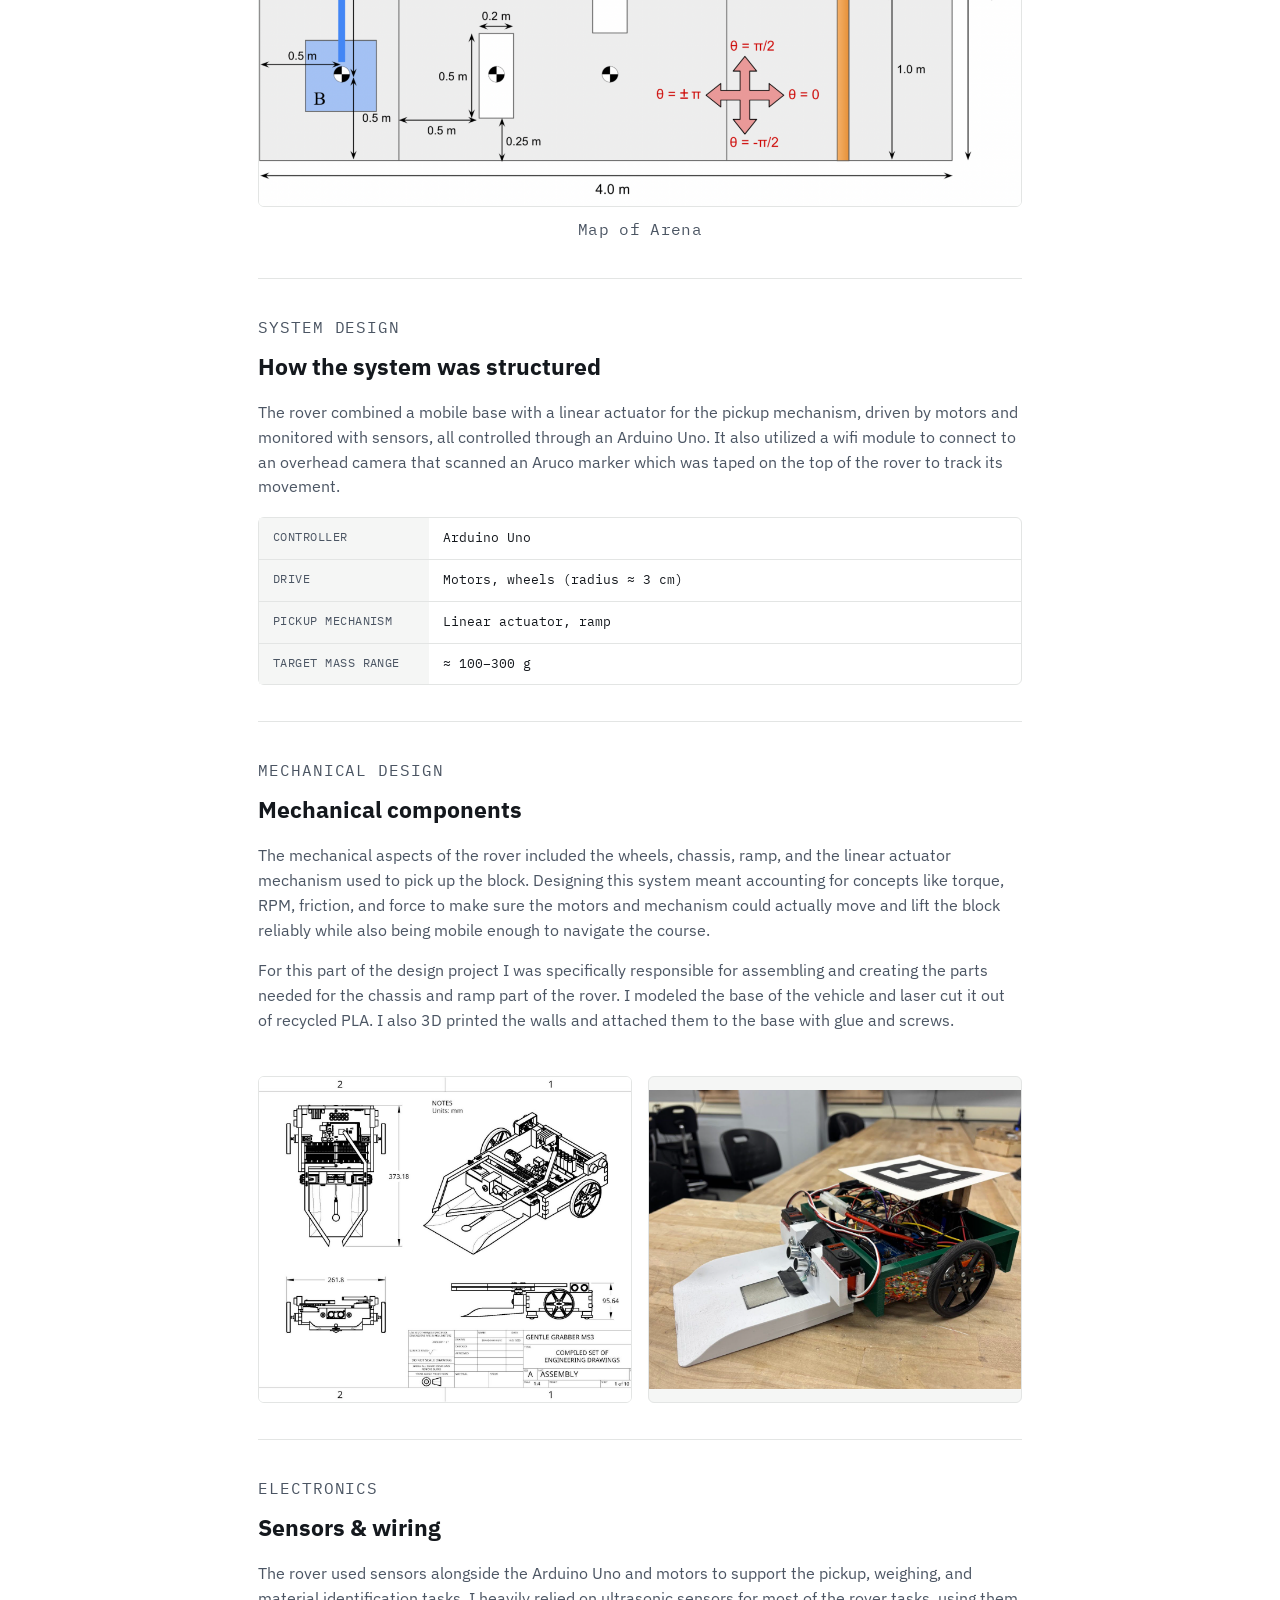
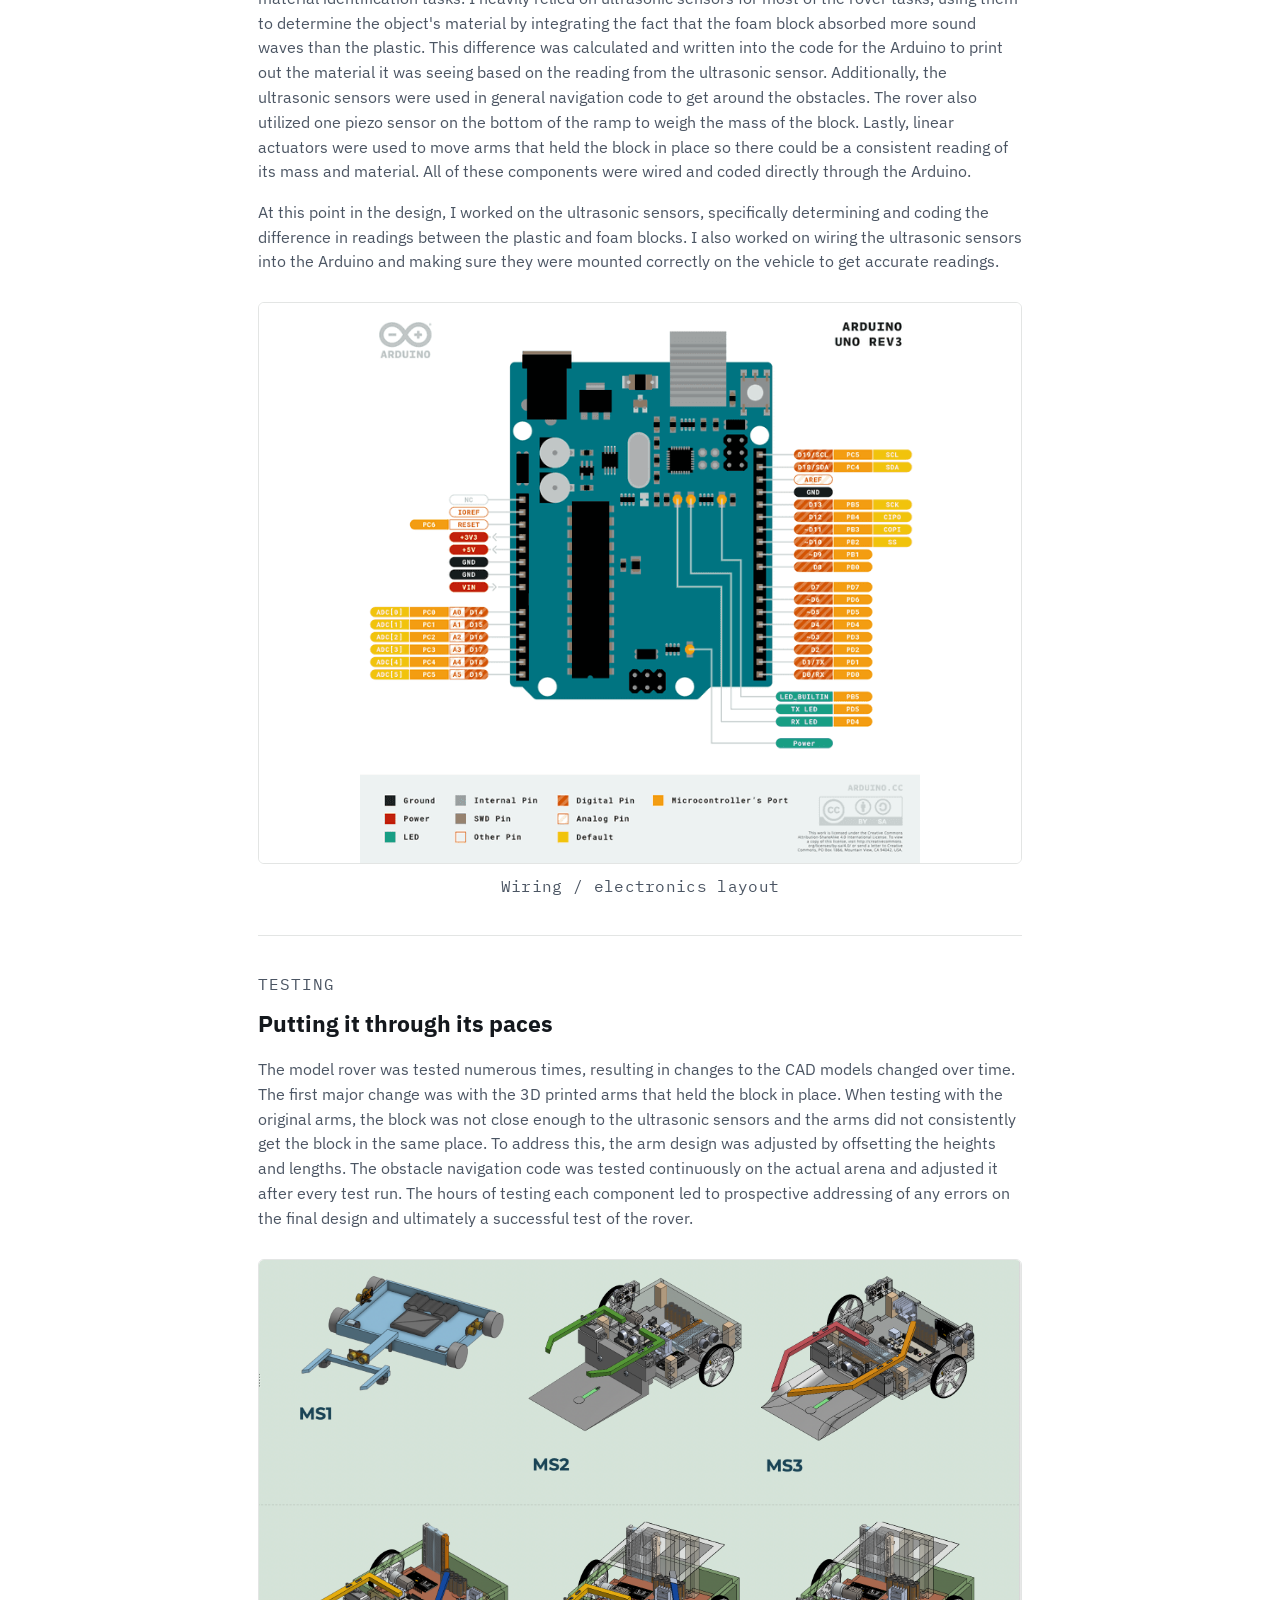
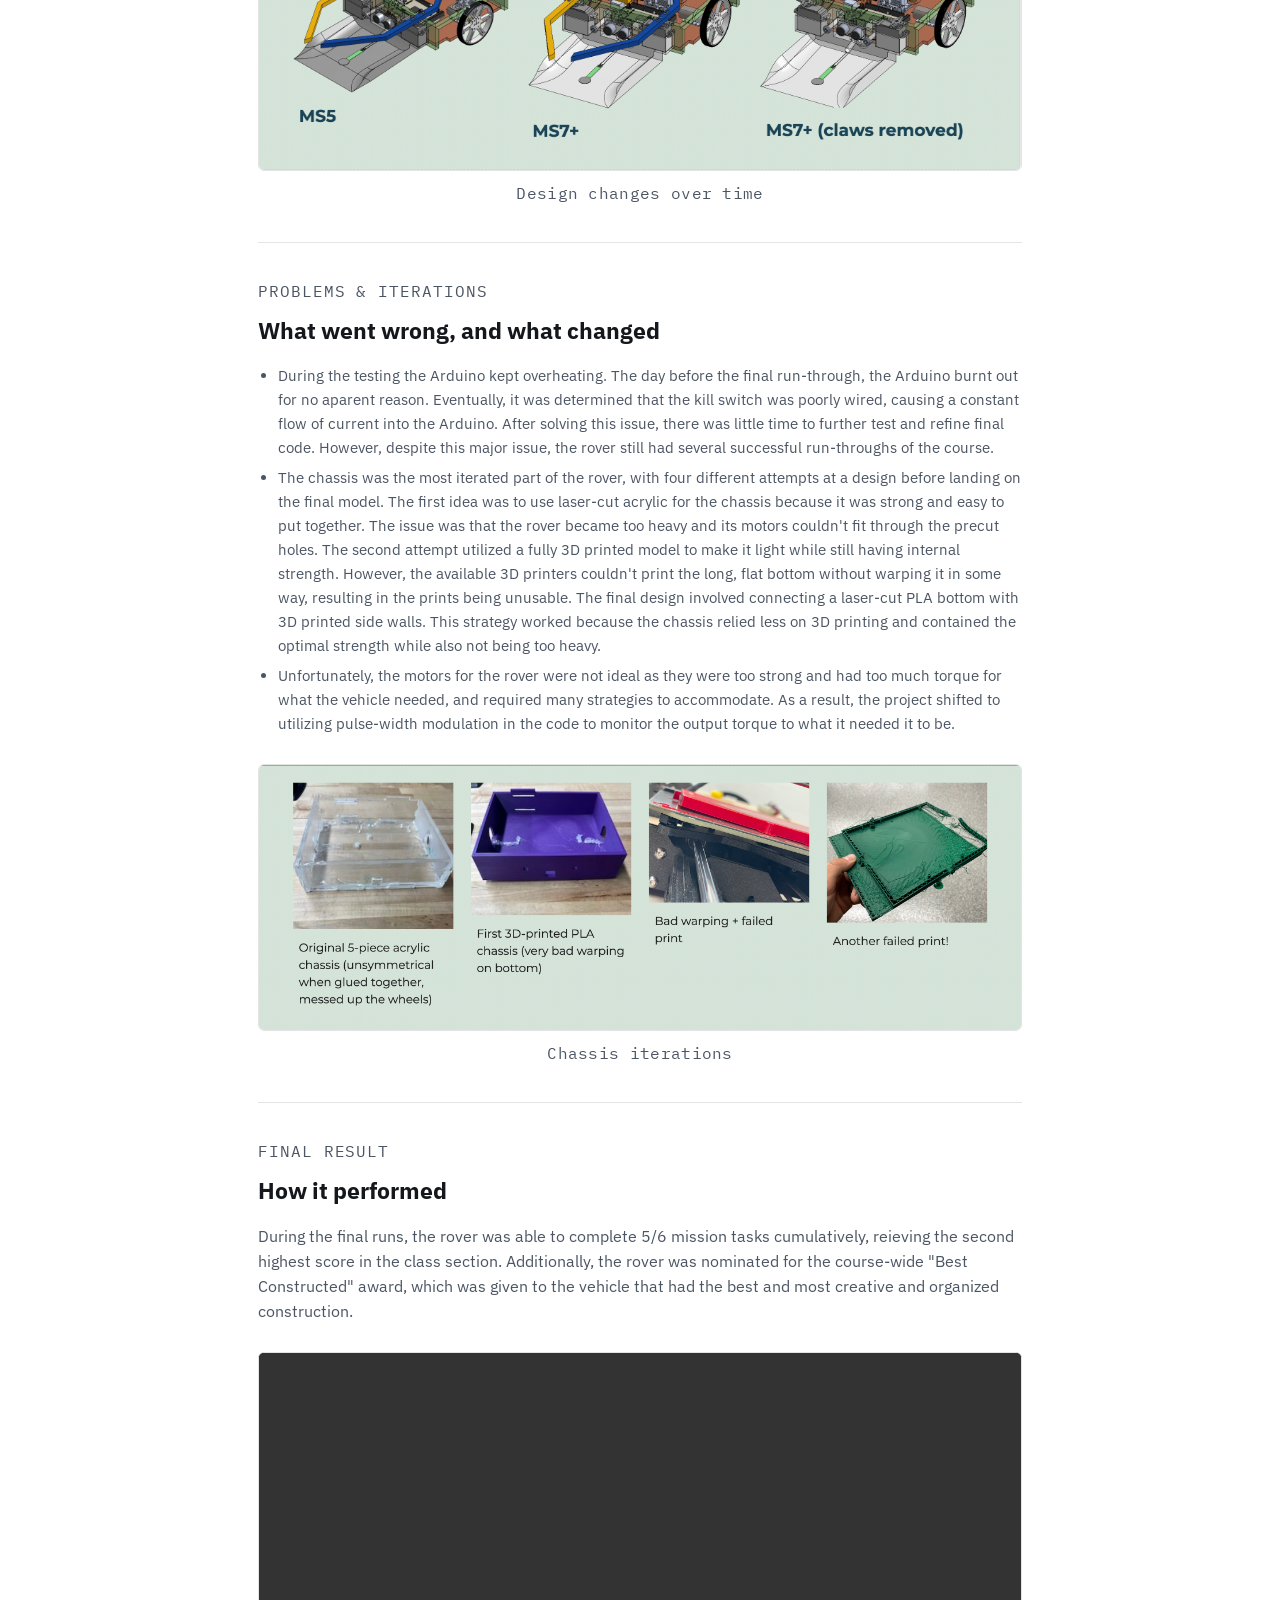
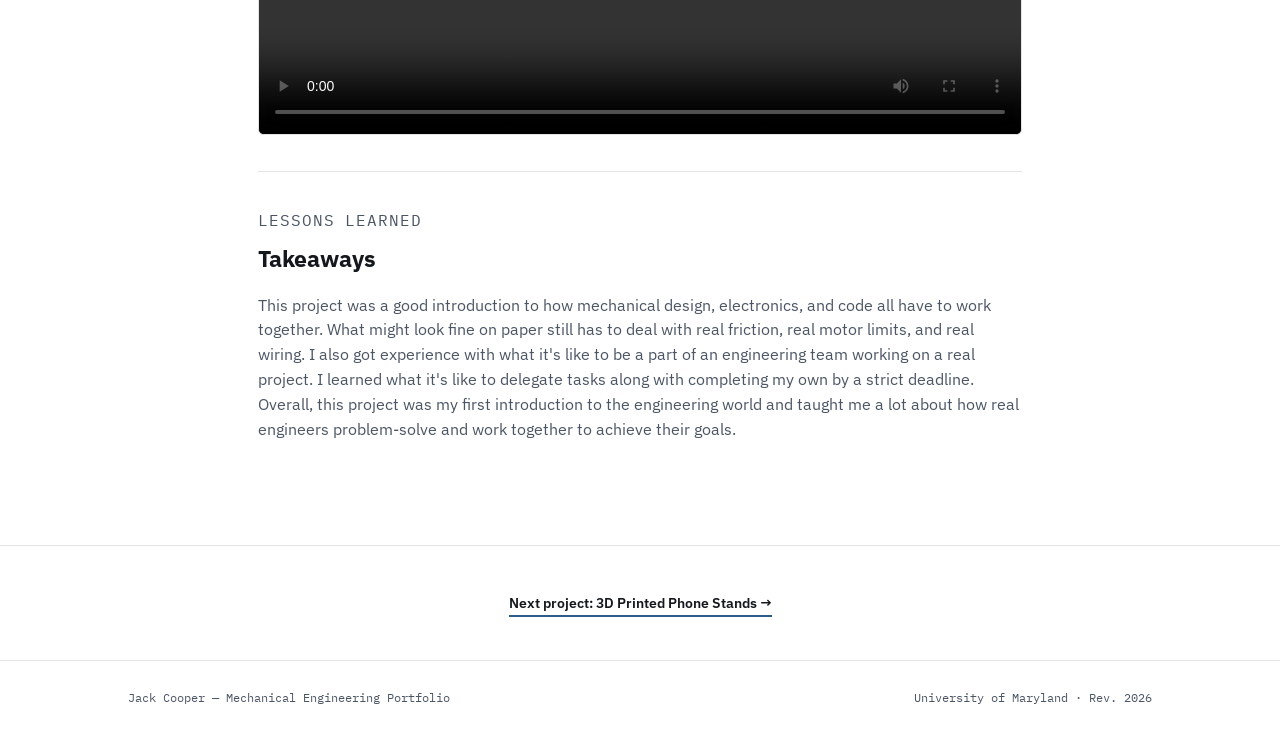
==== commit 0b50076e: "Typing" ====
--- a/arduino-rover.html
+++ b/arduino-rover.html
@@ -52,8 +52,9 @@
       <p class="stage-num">Objective</p>
       <h2>The task</h2>
       <p>The rover needed to autonomously locate, pick up, weigh, and determine
-        the material of the block. The rover had to print either light, medium, or heavy,
-        along with foam or plastic, to an external display screen. After picking up the block, the vehicle
+        the material of the block. Once picked up, the rover had to determine and display on a external
+screen the weight (i.e., light, medium, or heavy), and substance (i.e., foam or plastic) of
+the block. Then, the vehicle
         had to autonomously navigate an obstacle course and finally go over or under the finish
         line. Additionally, the design of the rover was subject to strict mass and price limits, along
         with restrictions about where certain parts could be purchased from.
@@ -70,9 +71,9 @@
       <h2>How the system was structured</h2>
       <p>The rover combined a mobile base with a linear actuator for the
         pickup mechanism, driven by motors and monitored with sensors, all
-        controlled through an Arduino Uno. We also utilized a wifi module to connect to
-        an overhead camera which scanned an Aruco marker that was taped on the top
-        of our rover to track its movement.</p>
+        controlled through an Arduino Uno. It also utilized a wifi module to connect to
+        an overhead camera that scanned an Aruco marker which was taped on the top
+        of the rover to track its movement.</p>
       <div class="spec-mini">
         <div class="row"><div class="k">CONTROLLER</div><div class="v">Arduino Uno</div></div>
         <div class="row"><div class="k">DRIVE</div><div class="v">Motors, wheels (radius ≈ 3 cm)</div></div>
@@ -89,7 +90,8 @@
         this system meant accounting for concepts like torque, RPM, friction,
         and force to make sure the motors and mechanism could actually move
         and lift the block reliably while also being mobile enough to navigate the course.</p>
-      <p><strong>Individual Contribution:</strong> I assembled and created the parts needed
+      <p>For this part of the design project I was specifically responsible
+for assembling and creating the parts needed
       for the chassis and ramp part of the rover. I modeled the base of the vehicle and 
     laser cut it out of recycled PLA. I also 3D printed the walls and attached them to the base 
      with glue and screws. </p>
@@ -108,17 +110,17 @@
       <p class="stage-num">Electronics</p>
       <h2>Sensors &amp; wiring</h2>
       <p>The rover used sensors alongside the Arduino Uno and motors to
-        support the pickup, weighing, and material determining tasks. We heavily relied
-        on ultrasonic sensors for most of the rover tasks. We used them to determine the 
-      object's material by using the fact that the foam block absorbed more sound waves than the plastic. 
-    This difference was calculated and written into the code for the Arduino to print out which
+        support the pickup, weighing, and material identification tasks. I heavily relied
+        on ultrasonic sensors for most of the rover tasks, using them to determine the 
+      object's material by integrating the fact that the foam block absorbed more sound waves than the plastic. 
+    This difference was calculated and written into the code for the Arduino to print out the
   material it was seeing based on the reading from the ultrasonic sensor. Additionally, the ultrasonic
-sensors were used in general navigation code to get around the obstacles. We also used one piezo sensor
+sensors were used in general navigation code to get around the obstacles. The rover also utilized one piezo sensor
 on the bottom of the ramp to weigh the mass of the block. Lastly, linear actuators were used to move
-arms that would hold the block in place so we could get a consistent reading of its mass and material. 
+arms that held the block in place so there could be a consistent reading of its mass and material. 
 All of these components were wired and coded directly through the Arduino. </p>
-      <p><strong>Individual Contribution:</strong> I worked mostly on the ultrasonic sensors. I spent most
-      of my time figuring out and coding the difference in readings between the plastic and 
+      <p>At this point in the design, I worked on the ultrasonic sensors, specifically determining
+      and coding the difference in readings between the plastic and 
     foam blocks. I also worked on wiring the ultrasonic sensors into the Arduino and making sure they were
   mounted correctly on the vehicle to get accurate readings.</p>
       <figure class="project-figure">
@@ -130,14 +132,12 @@
     <div class="proj-stage">
       <p class="stage-num">Testing</p>
       <h2>Putting it through its paces</h2>
-      <p>We tested the rover numerous times and the changes can be seen through
-        how the CAD models changed over time. One of our first major changes was with the
-        3D printed arms that held the block in place. When testing with our original arms, we
-        found that the block was not close enough to the ultrasonic sensors and the arms did not
-        consistently get the block in the same place. We then changed the design of the arms to fix
-        these problems by offsetting their heights and lengths. We also constantly tested our obstacle
-        navigation code on the actual arena and tweaked it after every test run. The hours of testing 
-        each component allowed us to minimize the errors on the rover.
+      <p>The model rover was tested numerous times, resulting in changes to the CAD models changed over time. The first major change was with the
+        3D printed arms that held the block in place. When testing with the original arms, the block was not close enough to the ultrasonic sensors and the arms did not
+        consistently get the block in the same place. To address this, the arm design was adjusted by offsetting the heights and lengths. The obstacle
+        navigation code was tested continuously on the actual arena and adjusted it after every test run. The hours of testing 
+        each component led to prospective addressing of any errors on the final design and
+ultimately a successful test of the rover.
       </p>
      <figure class="project-figure">
         <img class="project-image" src="images/rover/Iterations.png"
@@ -150,26 +150,23 @@
       <p class="stage-num">Problems &amp; Iterations</p>
       <h2>What went wrong, and what changed</h2>
       <ul>
-        <li>One issue we faced was with our Arduino overheating. The day before the
-          final run-through, our Arduino burnt out and we didn't know why. Eventually, we figured out 
-          that our kill switch was poorly wired, causing a constant flow of current into the 
-          Arduino. After solving this issue, we had very little time to further test our final
-          code. However, despite this major issue, we still had several successful run-throughs of the course.
+        <li>During the testing the Arduino kept overheating. The day before the
+          final run-through, the Arduino burnt out for no aparent reason. Eventually, it was determined that the kill switch was poorly wired, causing a constant flow of current into the 
+          Arduino. After solving this issue, there was little time to further test and refine final
+          code. However, despite this major issue, the rover still had several successful run-throughs of the course.
         </li>
-        <li>The chassis was the most iterated part of the rover. We went through four different
-          attempts at a design before we came up with the final model. Our first idea was to use laser-cut acrylic
-        for the chassis because it was strong and easy to put together. The issue was that our rover became
-      too heavy and our motors couldn't fit through the precut holes. We then decided to use a fully 
-    3D printed model to make it light while still having internal strength. However, the issue 
-  we ran into was that the provided 3D printers couldn't print the long, flat bottom without warping it in some way.
-All of the prints we made were unusable due to this. So, we shifted to the final design of connecting a laser-cut PLA bottom
+        <li>The chassis was the most iterated part of the rover, with four different
+          attempts at a design before landing on the final model. The first idea was to use laser-cut acrylic
+        for the chassis because it was strong and easy to put together. The issue was that the rover became
+      too heavy and its motors couldn't fit through the precut holes. The second attempt utilized a fully 
+    3D printed model to make it light while still having internal strength. However, the available 3D printers couldn't print the long, flat bottom without warping it in some way, resulting in the
+     prints being unusable. The final design involved connecting a laser-cut PLA bottom
 with 3D printed side walls. This strategy worked because the chassis relied less on 3D printing and contained
 the optimal strength while also not being too heavy.</li>
-        <li>The motors we decided to buy were not perfect and caused us to use different strategies
-          to accommodate. The issue with our motors was that they were too strong and had too much
-          torque for what our vehicle needed. As a result, we utilized pulse-width modulation in our code 
-          to monitor the output torque to what we needed it to be. This strategy worked very well
-          and saved us from having to buy new motors.
+        <li>Unfortunately, the motors for the rover were not ideal as they
+were too strong and had too much torque for what the vehicle needed, and required
+many strategies to accommodate. As a result, the project shifted to utilizing pulse-width modulation in the code 
+          to monitor the output torque to what it needed it to be.
         </li>
       </ul>
       <figure class="project-figure">
@@ -182,9 +179,8 @@
     <div class="proj-stage">
       <p class="stage-num">Final Result</p>
       <h2>How it performed</h2>
-      <p>During the final runs, our rover was able to complete 5/6 mission tasks cumulatively. We ultimately
-        had the second highest score in our class section. Additionally, our rover was nominated 
-        for the course-wide "Best Constructed" award, which went to the vehicle that had the best and
+      <p>During the final runs, the rover was able to complete 5/6 mission tasks cumulatively, reieving the second highest score in the class section. Additionally, the rover was nominated 
+        for the course-wide "Best Constructed" award, which was given to the vehicle that had the best and
         most creative and organized construction.</p>
 
       <!--
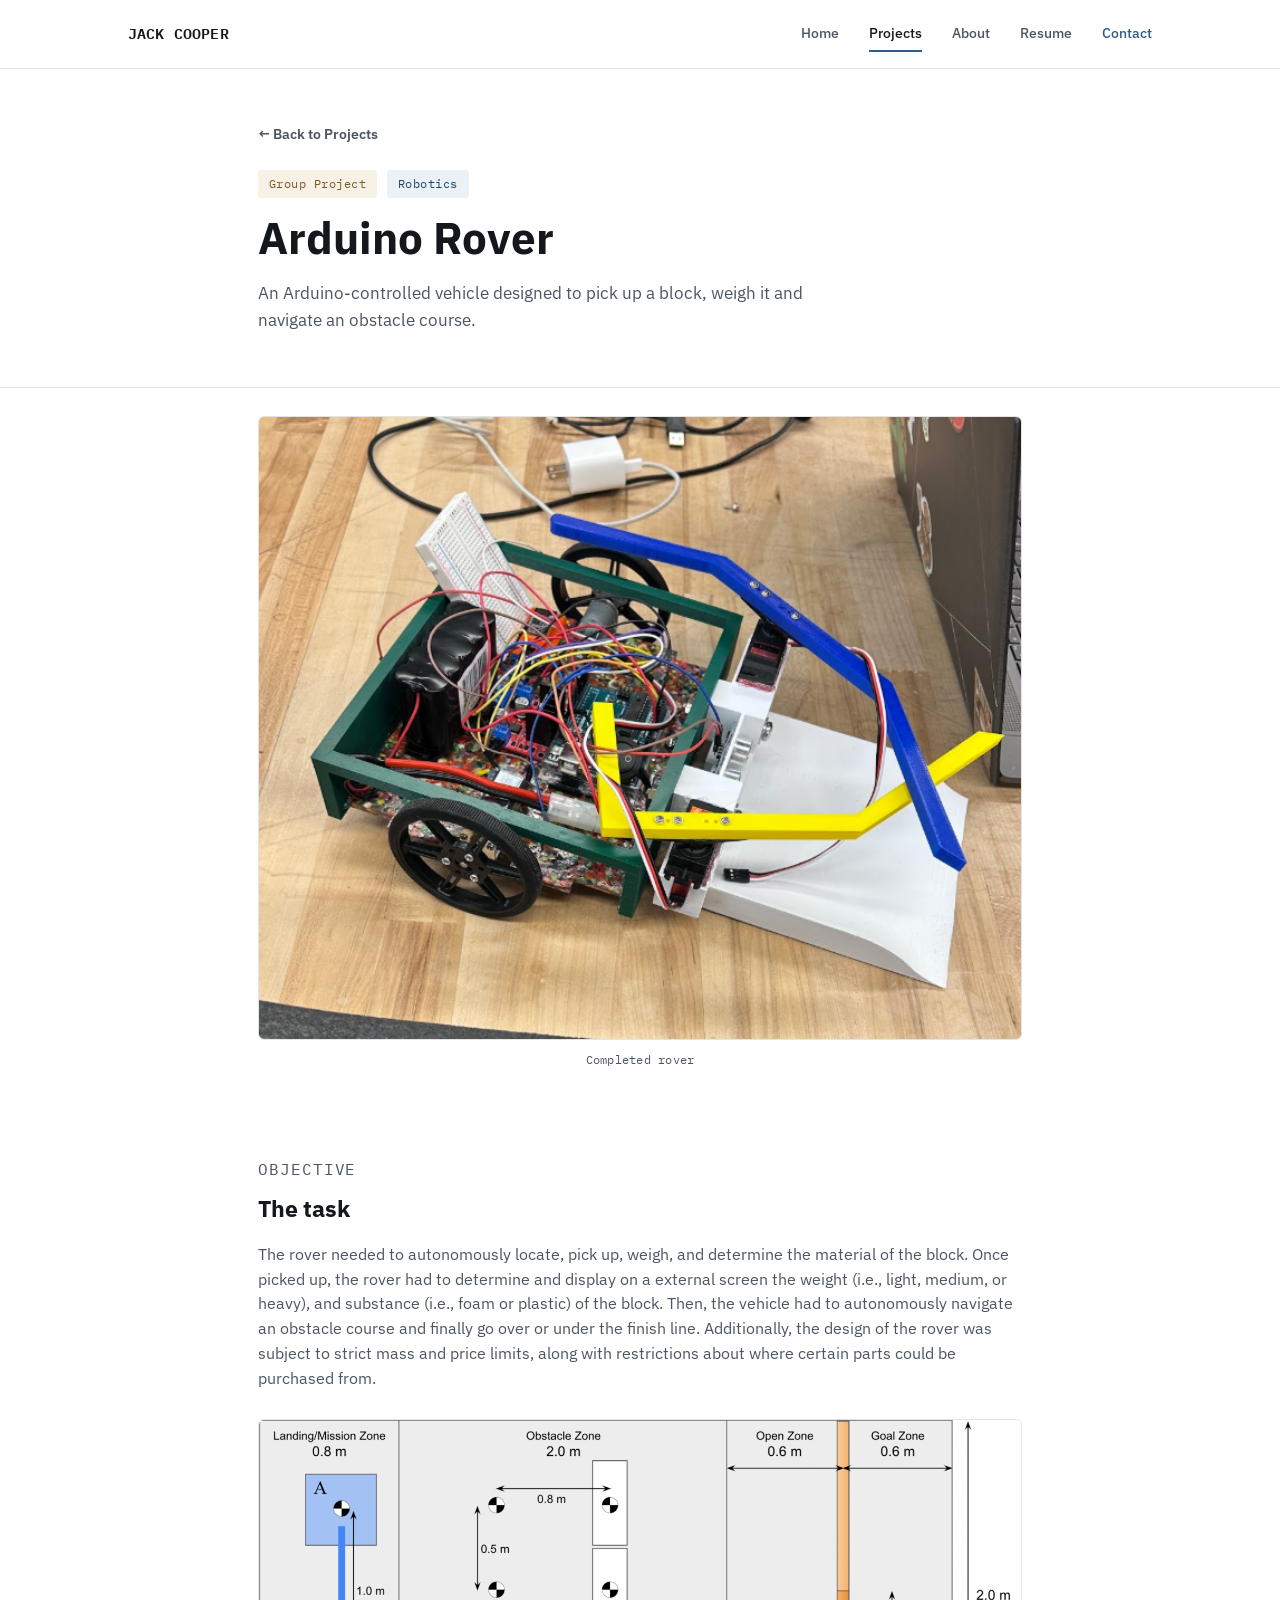
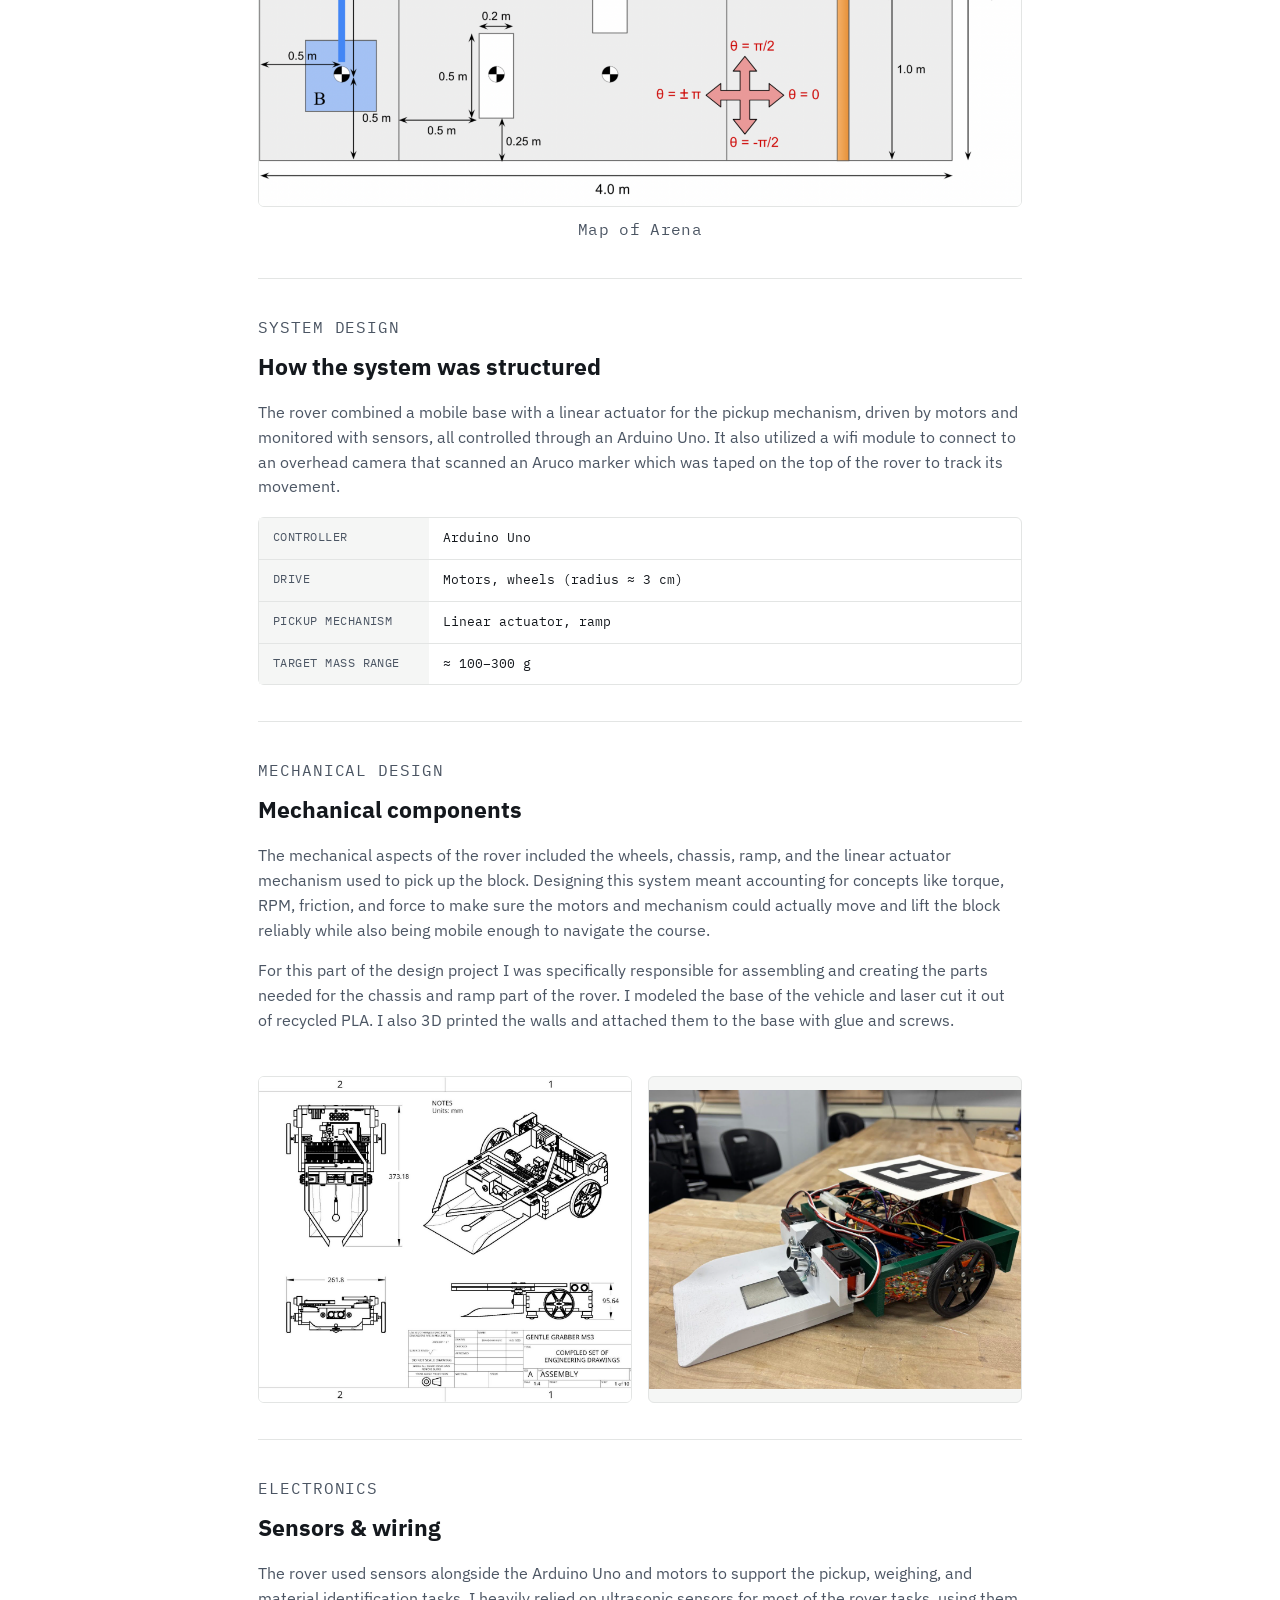
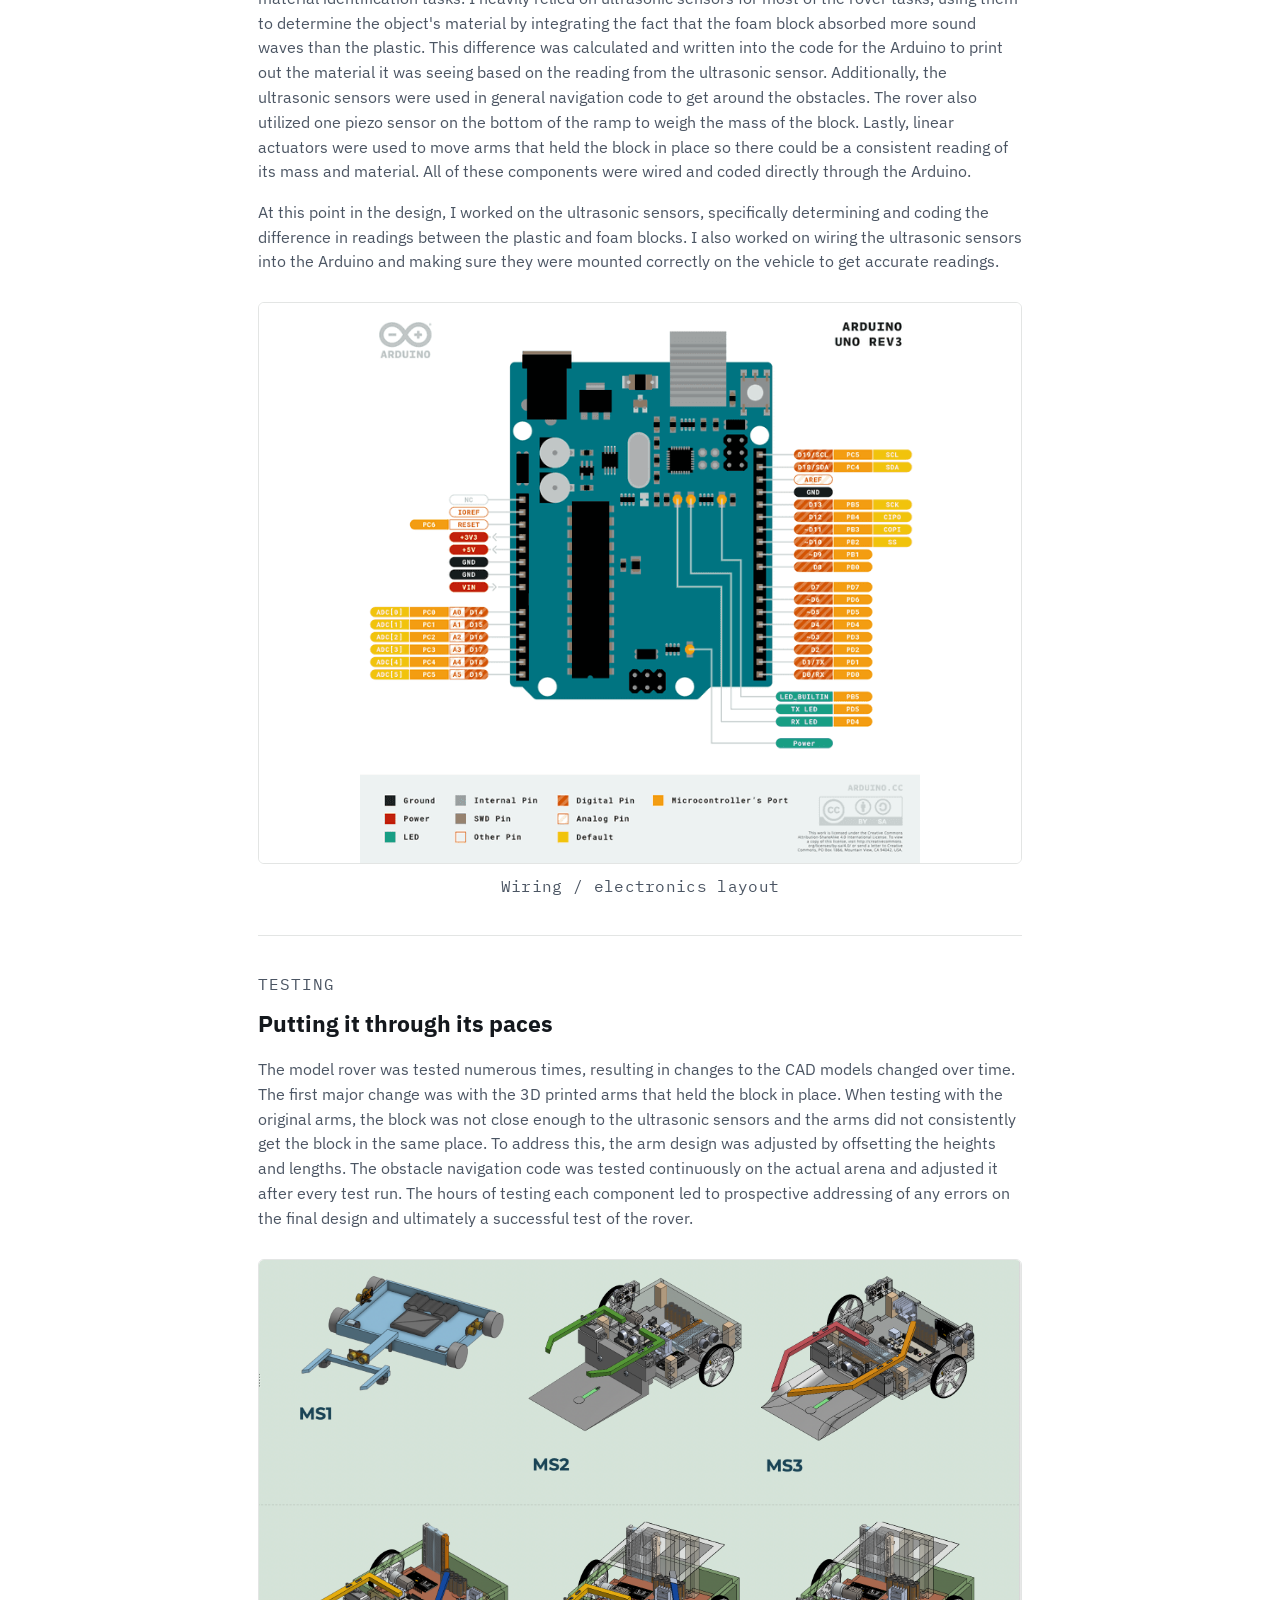
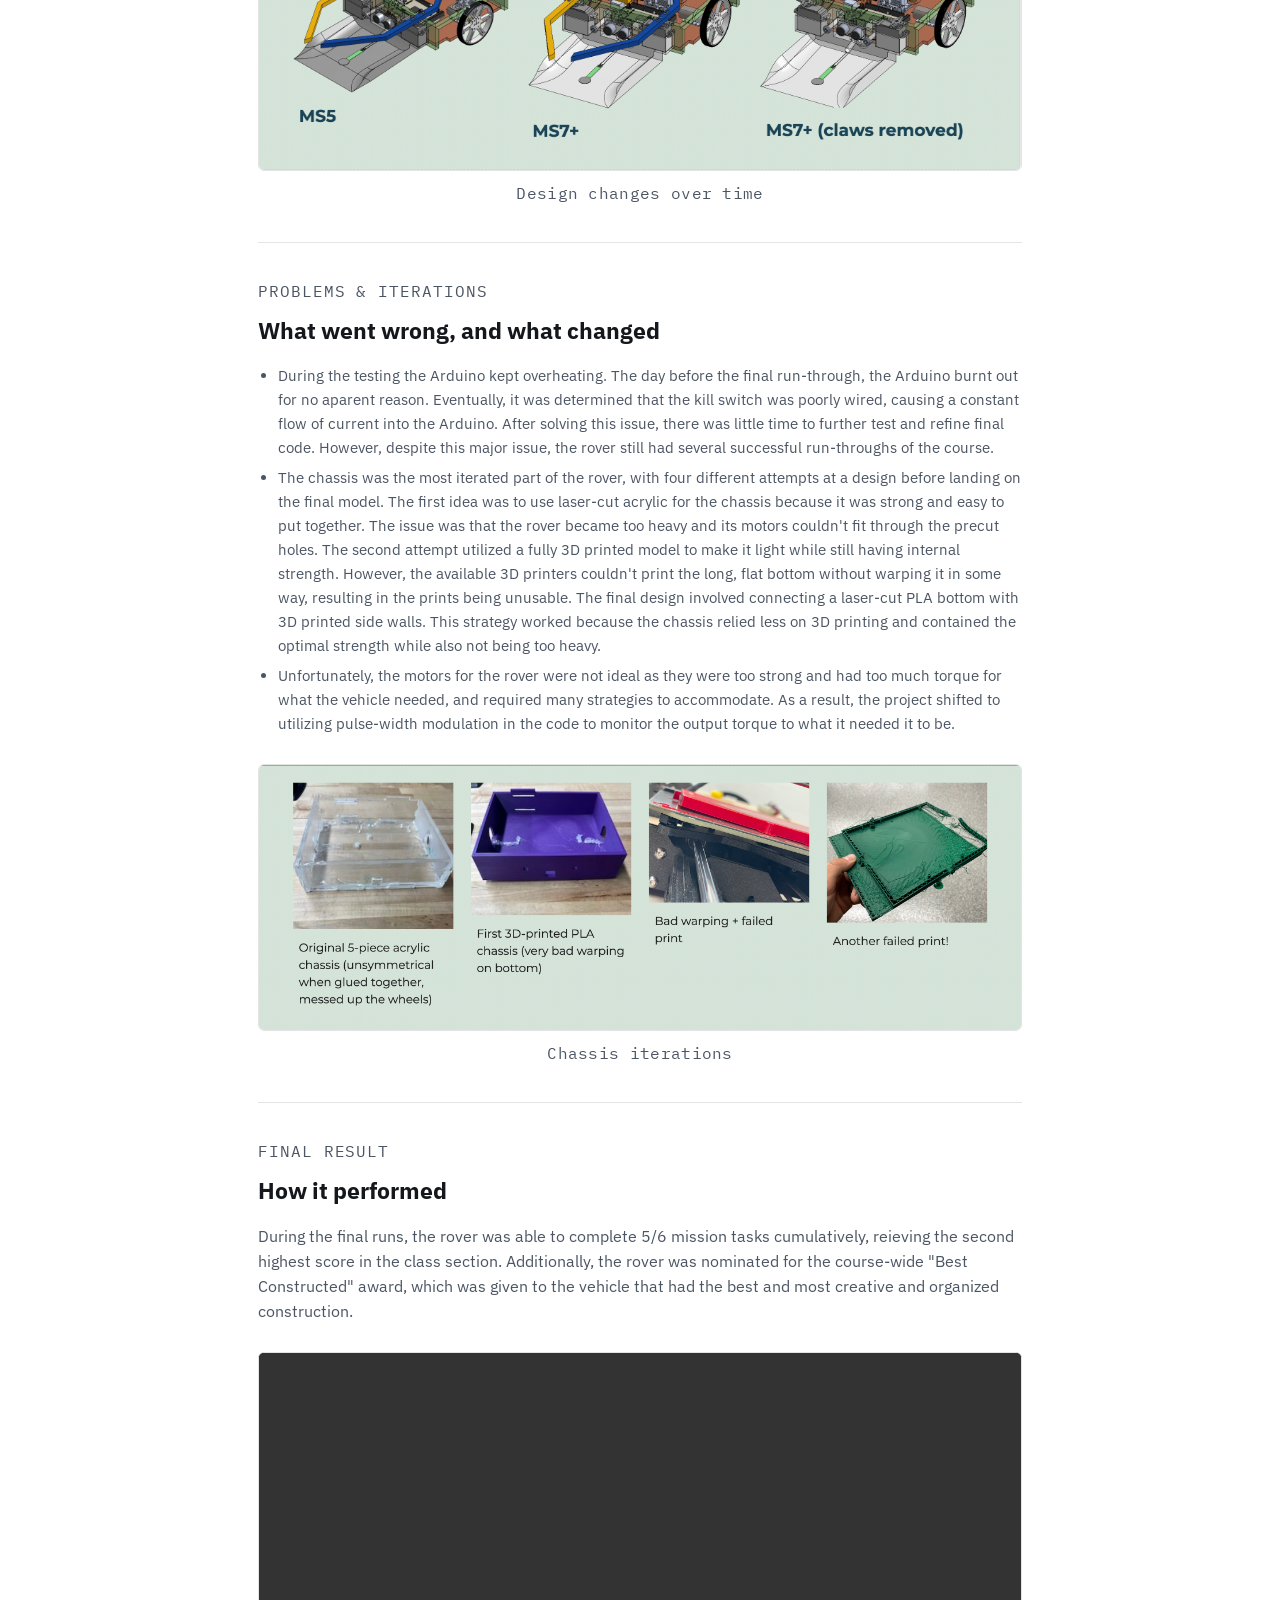
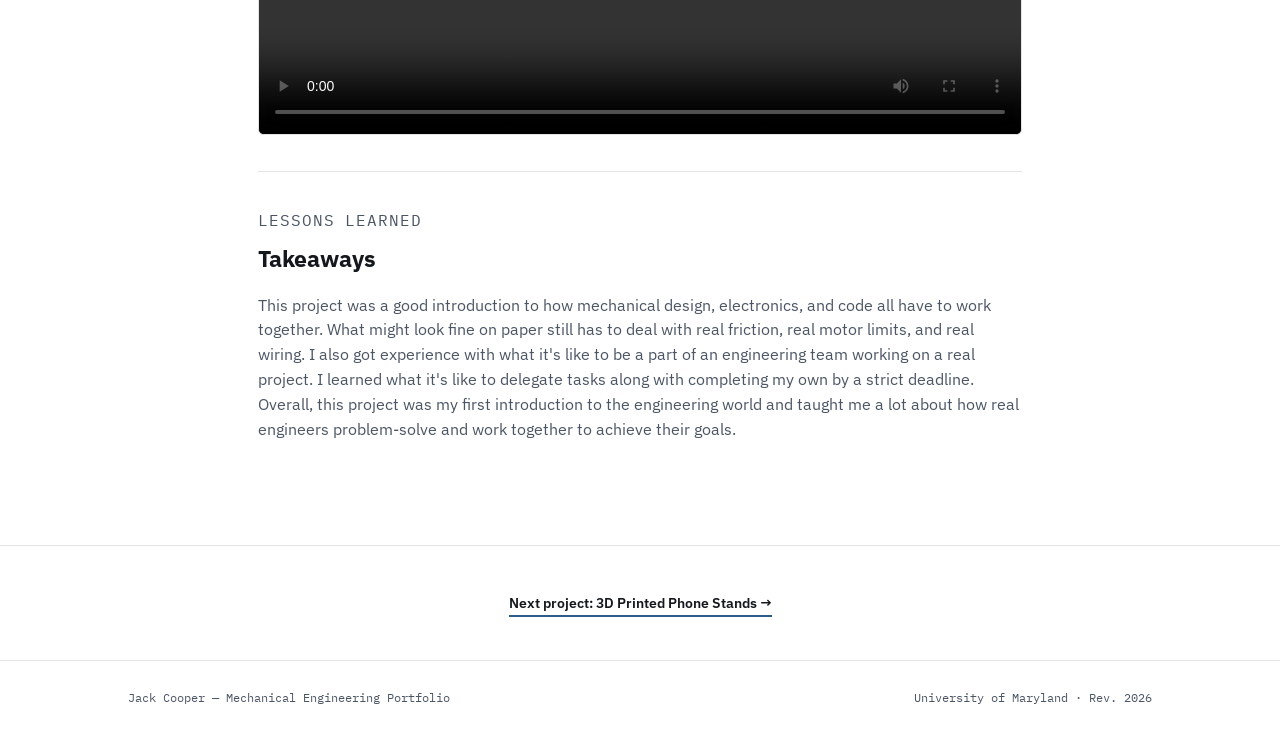
==== commit c58f5869: "dot" ====
--- a/arduino-rover.html
+++ b/arduino-rover.html
@@ -11,7 +11,7 @@
 
 <header class="site-header">
   <div class="nav-inner">
-    <a href="index.html" class="brand">JACK COOPER<span class="dot">.</span></a>
+    <a href="index.html" class="brand">JACK COOPER<span class="dot"></span></a>
     <button class="nav-toggle" aria-label="Toggle navigation">
       <span></span><span></span><span></span>
     </button>
